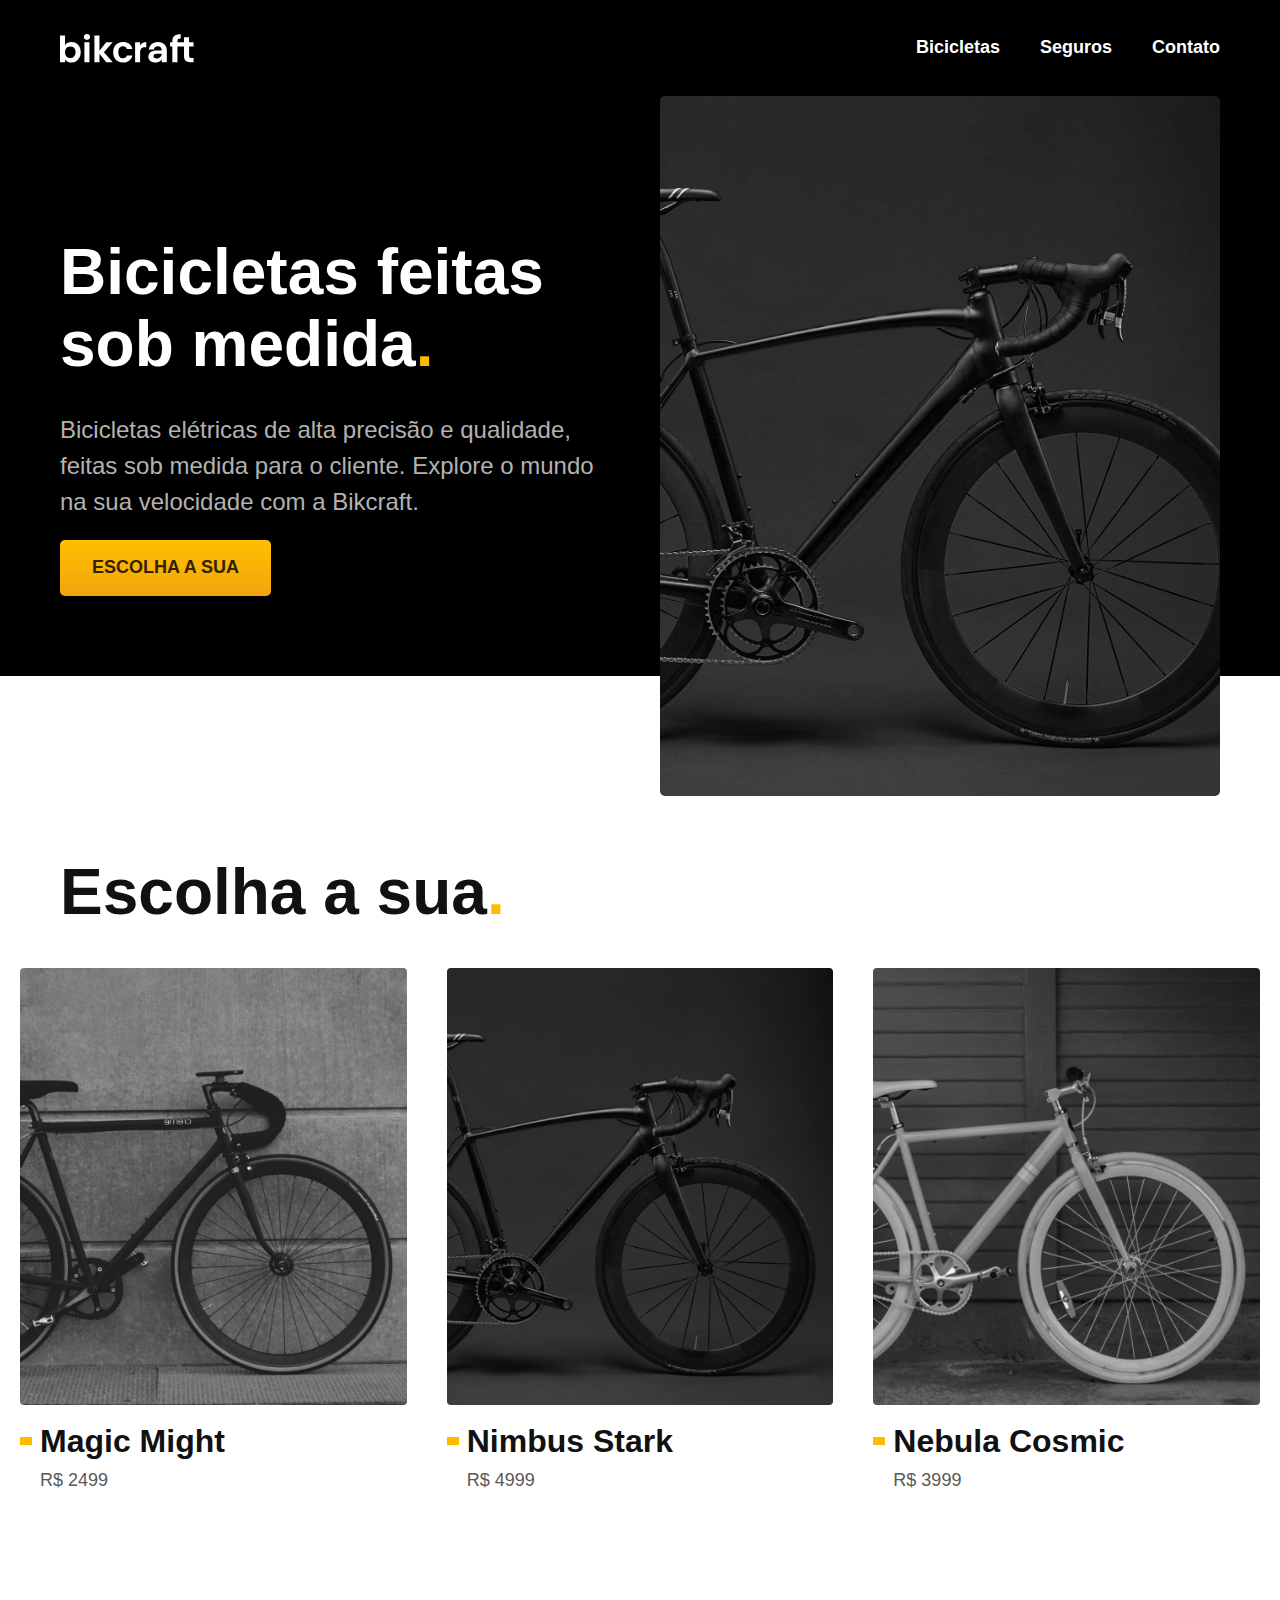
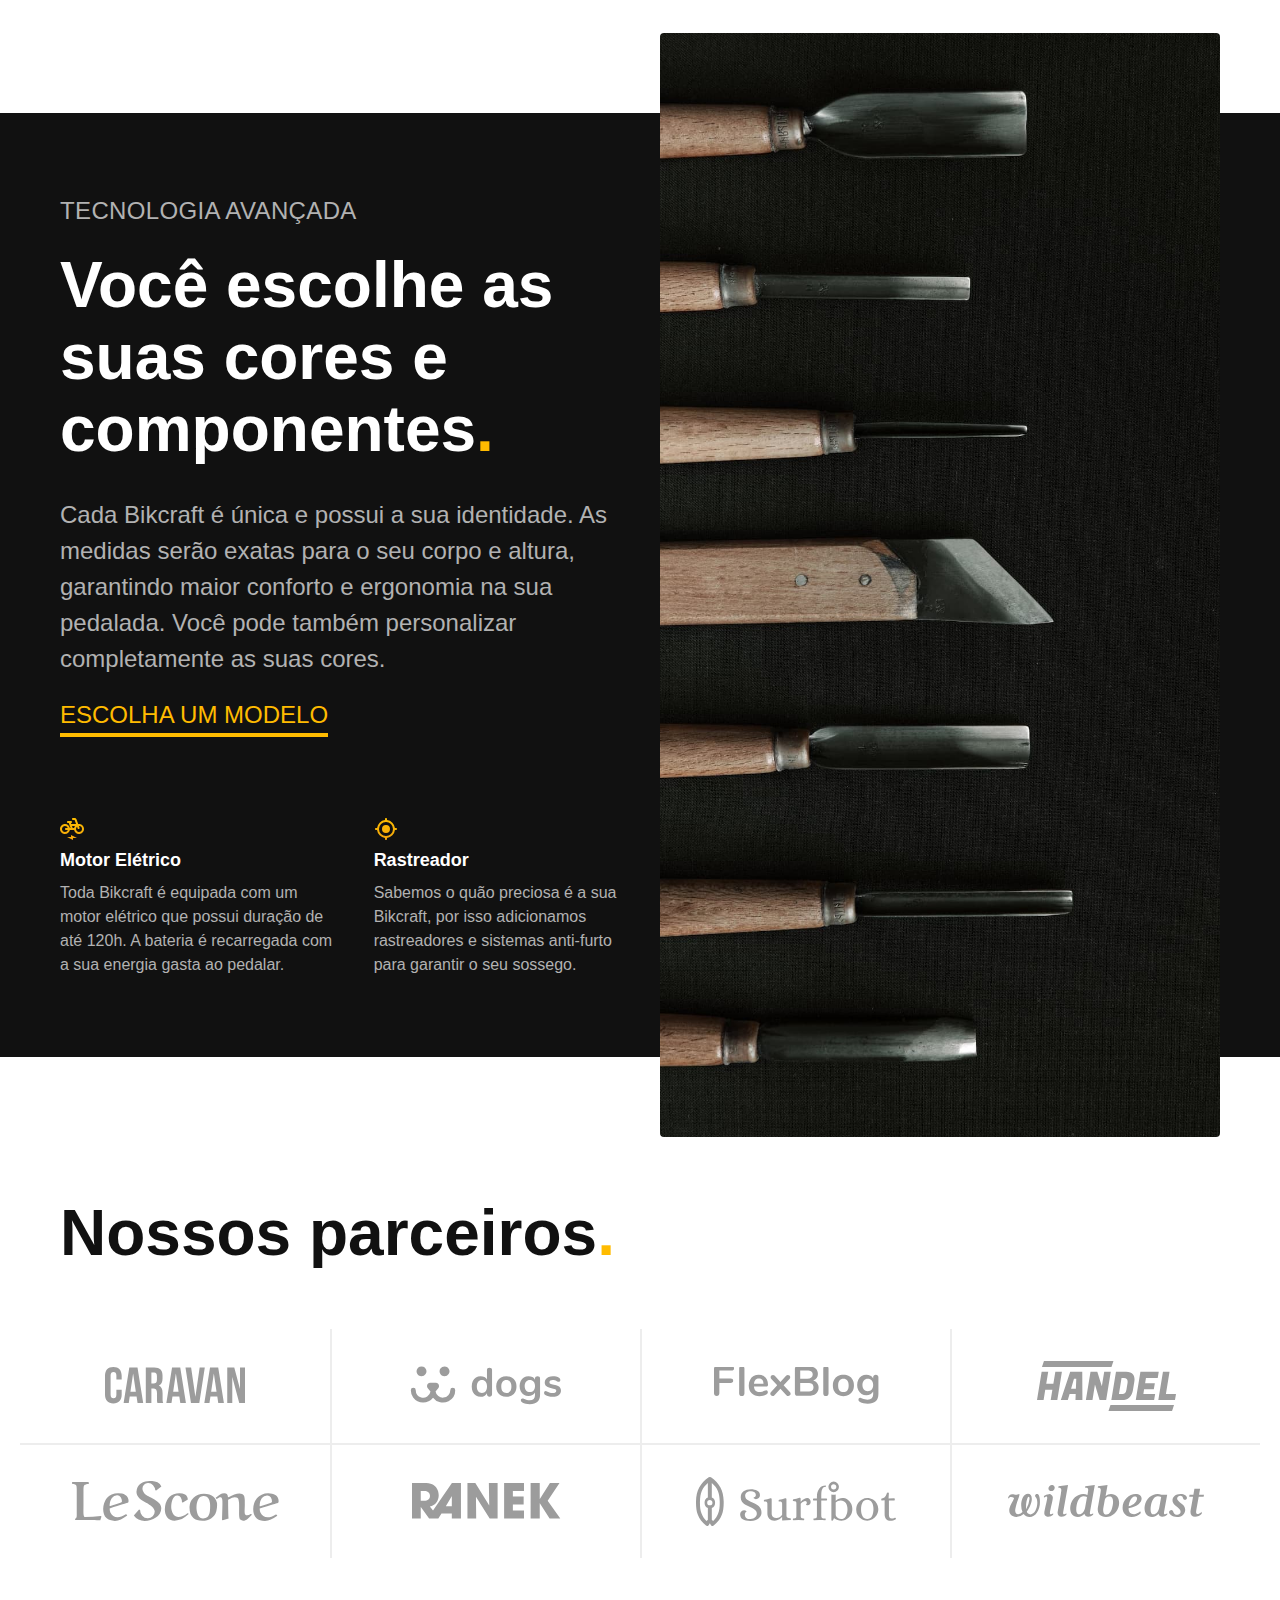
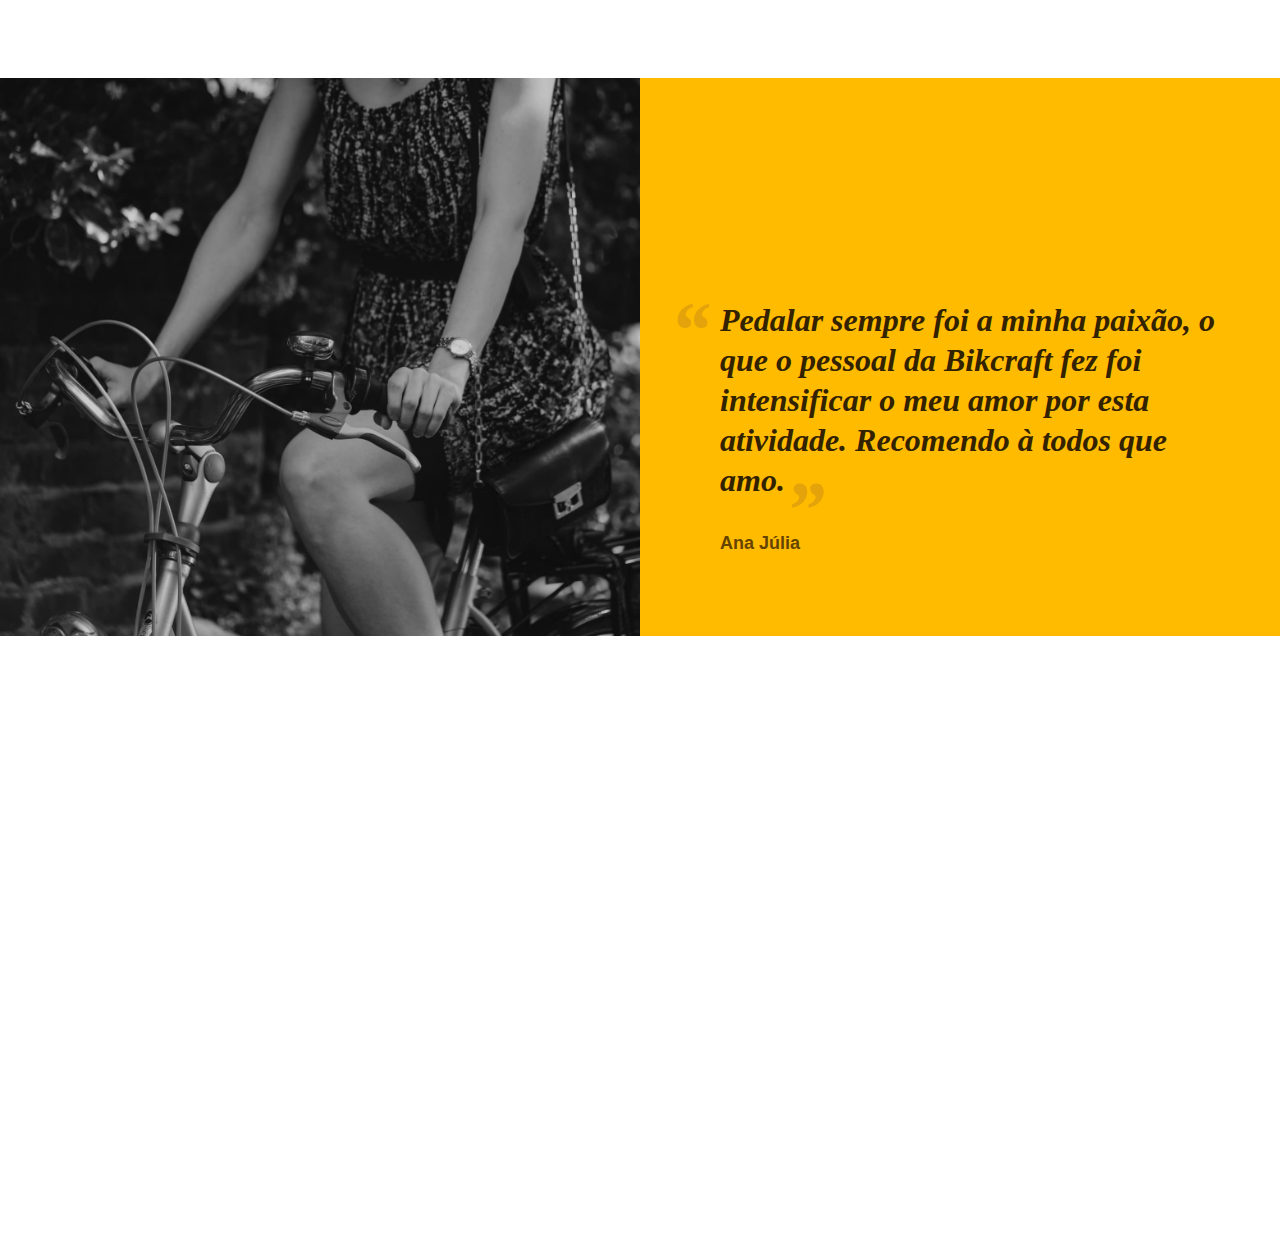
==== index.html @ 70f08ce5 "Finalizada a parte de depoimento" ====
<!DOCTYPE html>
<html lang="pt-BR">

<head>
    <meta charset="UTF-8">
    <meta http-equiv="X-UA-Compatible" content="IE=edge">
    <meta name="viewport" content="width=device-width, initial-scale=1.0">
    <title>Bikcraft - Bicicletas Elétricas</title>
    <meta name="'description" content="Bicicletas elétricas de alta precisão e qualidade,  feitas sob medida para o cliente. Explore o mundo na sua velocidade com a Bikcraft.">
    <link rel="stylesheet" href="./css/style.css">
    <link rel="preconnect" href="https://fonts.googleapis.com">
    <link rel="preconnect" href="https://fonts.gstatic.com" crossorigin>
    <link href="https: //fonts.googleapis.com/css2? family= Merriweather:ital,wght@1.900 &família= Poppins:wght@400;600 &family= Roboto:wght@400;500 & display=swap" rel="stylesheet">
</head>

<body>
    <header class="header-bg">
        <div class="header container">
            <a href="./"><img src="./img/bikcraft.svg" alt="Bikcraft"></a>
            <nav aria-label="primaria">
                <ul class="header-menu font-1-m cor-0">
                    <li><a href="./bicicletas.html">Bicicletas</a></li>
                    <li><a href="./seguros.html">Seguros</a></li>
                    <li><a href="./contatos.html">Contato</a></li>
                </ul>
            </nav>
        </div>
    </header>

    <main class="introducao-bg">
        <div class="introducao container">
            <div class="introducao-conteudo">
                <h1 class="font-1-xxl cor-0">Bicicletas feitas sob medida<span class="cor-p1">.</span></h1>
                <p class="font-2-l  cor-5">Bicicletas elétricas de alta precisão e qualidade, feitas sob medida para o cliente. Explore o mundo na sua velocidade com a Bikcraft.</p>
                <a class="botao" href="./bicicletas.html">Escolha a sua</a>
            </div>
            <div>
                <img src="./img/fotos/introducao.jpg" alt="Bicicleta elétrica preta.">
            </div>
        </div>
    </main>
    <article class="bicicletas-lista">
        <h2 class="container font-1-xxl">Escolha a sua<span class="cor-p1">.</span></h2>

        <ul>
            <li>
                <a href="./bicicletas/magic.html">
                    <img src="./img/bicicletas/magic-home.jpg" alt="Bicicleta preta">
                    <h3 class="font-1-xl">Magic Might</h3>
                    <span class="font-2-m cor-8">R$ 2499</span>
                </a>
            </li>
            <li>
                <a href="./bicicletas/nimbus.html">
                    <img src="./img/bicicletas/nimbus-home.jpg" alt="Bicicleta preta">
                    <h3 class="font-1-xl">Nimbus Stark</h3>
                    <span class="font-2-m cor-8">R$ 4999</span>
                </a>
            </li>
            <li>
                <a href="./bicicletas/nebula.html">
                    <img src="./img/bicicletas/nebula-home.jpg" alt="Bicicleta preta">
                    <h3 class="font-1-xl">Nebula Cosmic</h3>
                    <span class="font-2-m cor-8">R$ 3999</span>
                </a>
            </li>
        </ul>
    </article>

    <article class="tecnologia-bg">
        <div class="tecnologia container">
            <div class="tecnologia-conteudo">
                <span class="font-2-l-b cor-5">Tecnologia Avançada</span>
                <h2 class="font-1-xxl cor-0">Você escolhe as suas cores e componentes<span class="cor-p1">.</span></h2>
                <p class="font-2-l  cor-5">Cada Bikcraft é única e possui a sua identidade. As medidas serão exatas para o seu corpo e altura, garantindo maior conforto e ergonomia na sua pedalada. Você pode também personalizar completamente as suas cores.</p>
                <a class="link" href="./bicicletas.html">ESCOLHA UM MODELO</a>
                <div class="tecnologia-vantagens">
                    <div>
                        <img src="./img/icones/eletrica.svg" alt="">
                        <h3 class="font-1-m cor-0">Motor Elétrico</h3>
                        <p class="font-2-s cor-5">Toda Bikcraft é equipada com um motor elétrico que possui duração de até 120h. A bateria é recarregada com a sua energia gasta ao pedalar.</p>
                    </div>

                    <div>
                        <img src="./img/icones/rastreador.svg" alt="">
                        <h3 class="font-1-m cor-0">Rastreador</h3>
                        <p class="font-2-s cor-5">Sabemos o quão preciosa é a sua Bikcraft, por isso adicionamos rastreadores e sistemas anti-furto para garantir o seu sossego.</p>
                    </div>
                </div>

            </div>
            <div class="tecnologia-imagem">
                <img src="./img/fotos/tecnologia.jpg" alt="tecnologias">
            </div>
        </div>
    </article>

    <section class="parceiros" aria-label="Nossos Parceiros">
        <h2 class=" container font-1-xxl">Nossos parceiros<span class="cor-p1">.</span></h2>
        <ul>
            <li><img src="./img/parceiros/caravan.svg" alt="Caravan"></li>
            <li><img src="./img/parceiros/dogs.svg" alt="Dogs"></li>
            <li><img src="./img/parceiros/flexblog.svg" alt="FlexBlog"></li>
            <li><img src="./img/parceiros/handel.svg" alt="Handel"></li>
            <li><img src="./img/parceiros/lescone.svg" alt="Lescone"></li>
            <li><img src="./img/parceiros/ranek.svg" alt="Ranek"></li>
            <li><img src="./img/parceiros/surfbot.svg" alt="Surfbot"></li>
            <li><img src="./img/parceiros/wildbeast.svg" alt="wildbeast"></li>
        </ul>
    </section>

    <section class="depoimento" aria-label="Depoimento">
        <div>
            <img src="./img/fotos/depoimento.jpg" alt="Pessoa pedalando uma bicicleta Bikcraft">
        </div>
        <div class="depoimento-conteudo">
            <blockquote class="font-1-xl cor-p5">
                <p>Pedalar sempre foi a minha paixão, o que o pessoal da Bikcraft fez foi intensificar o meu amor por esta atividade. Recomendo à todos que amo.</p>
            </blockquote>
            <span class="font-1-m-b cor-p4">Ana Júlia</span>
        </div>
    </section>
</body>

</html>
---- css/style.css ----
@import "./global/global.css";
@import "./utilidades/tipografia.css";
@import "./utilidades/cores.css";

@import "./global/header.css";

/* Utilidades */
@import "./utilidades/componentes.css";

/* HOME */
@import "./home/introducao.css";
@import "./home/tecnologia.css";
@import "./home/parceiros.css";
@import "./home/depoimento.css";

/* BICICLETAS */
@import "./bicicletas/bicicletas-lista.css";
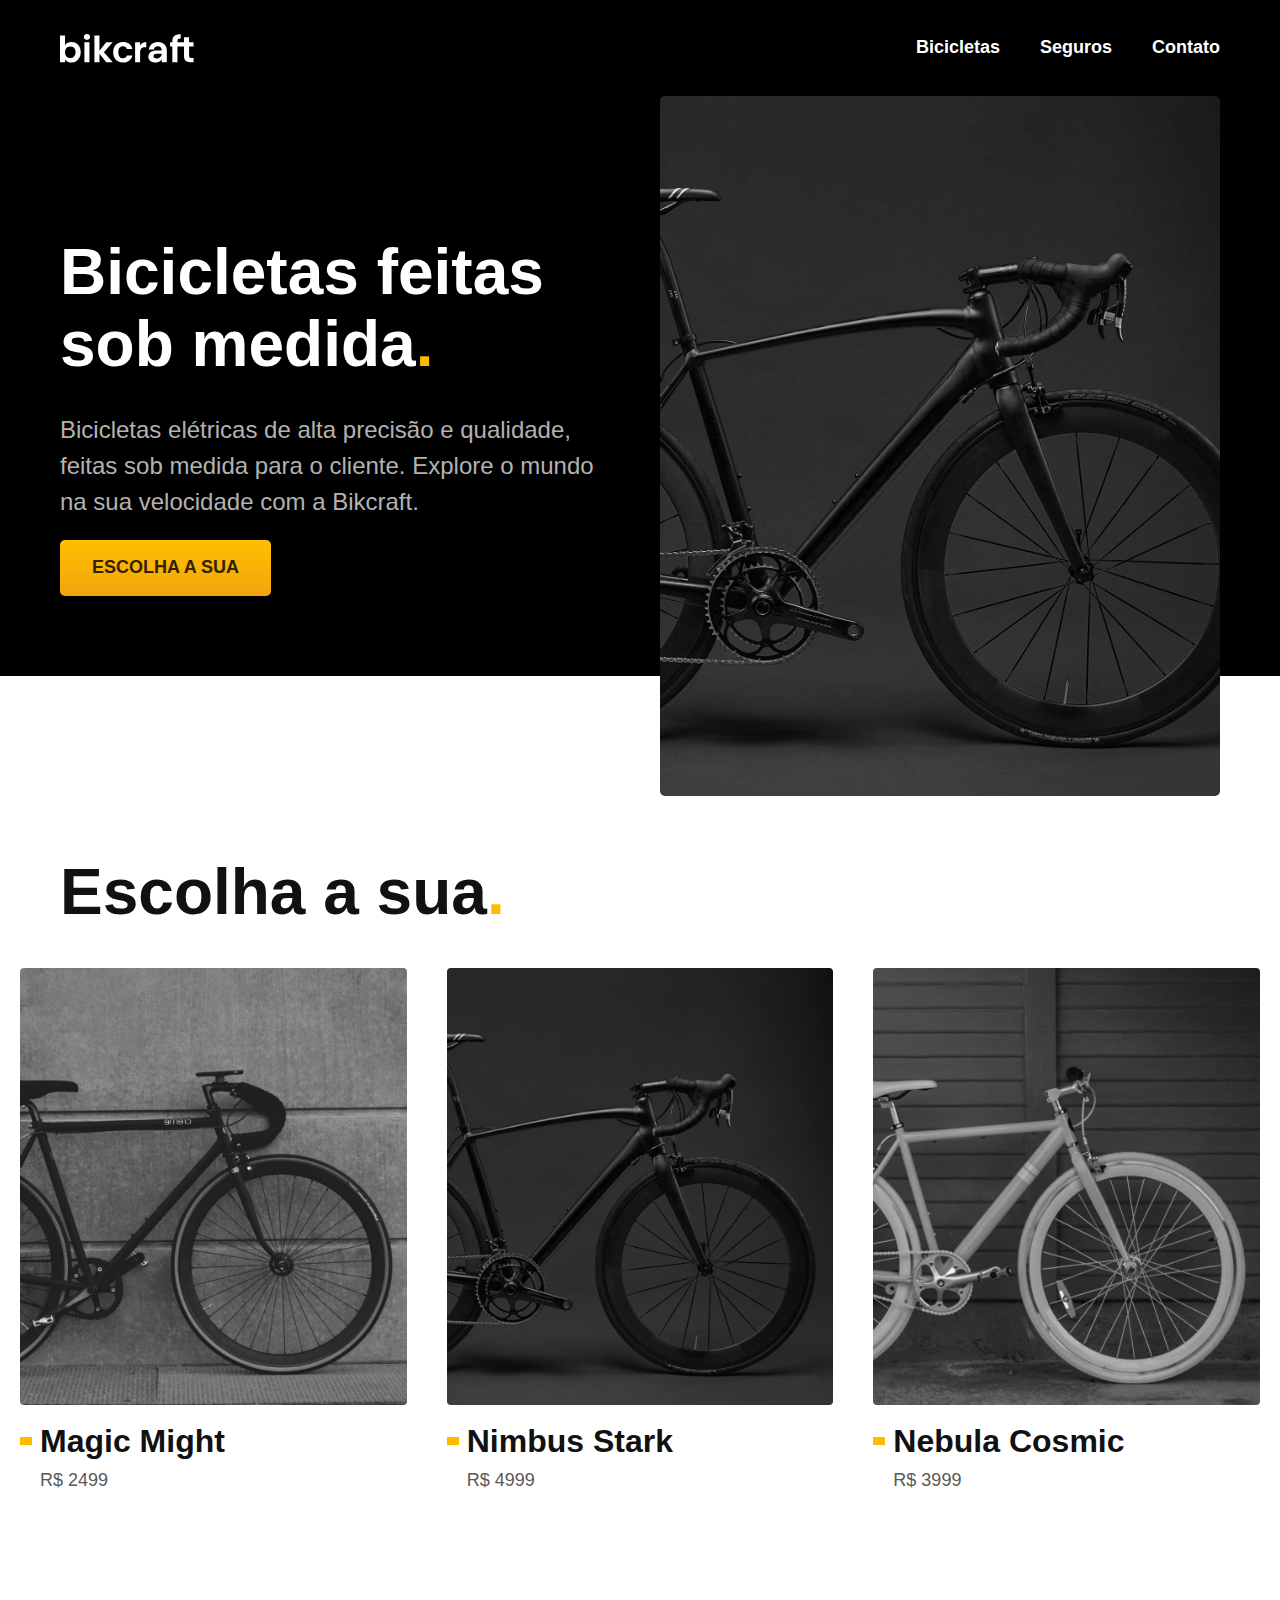
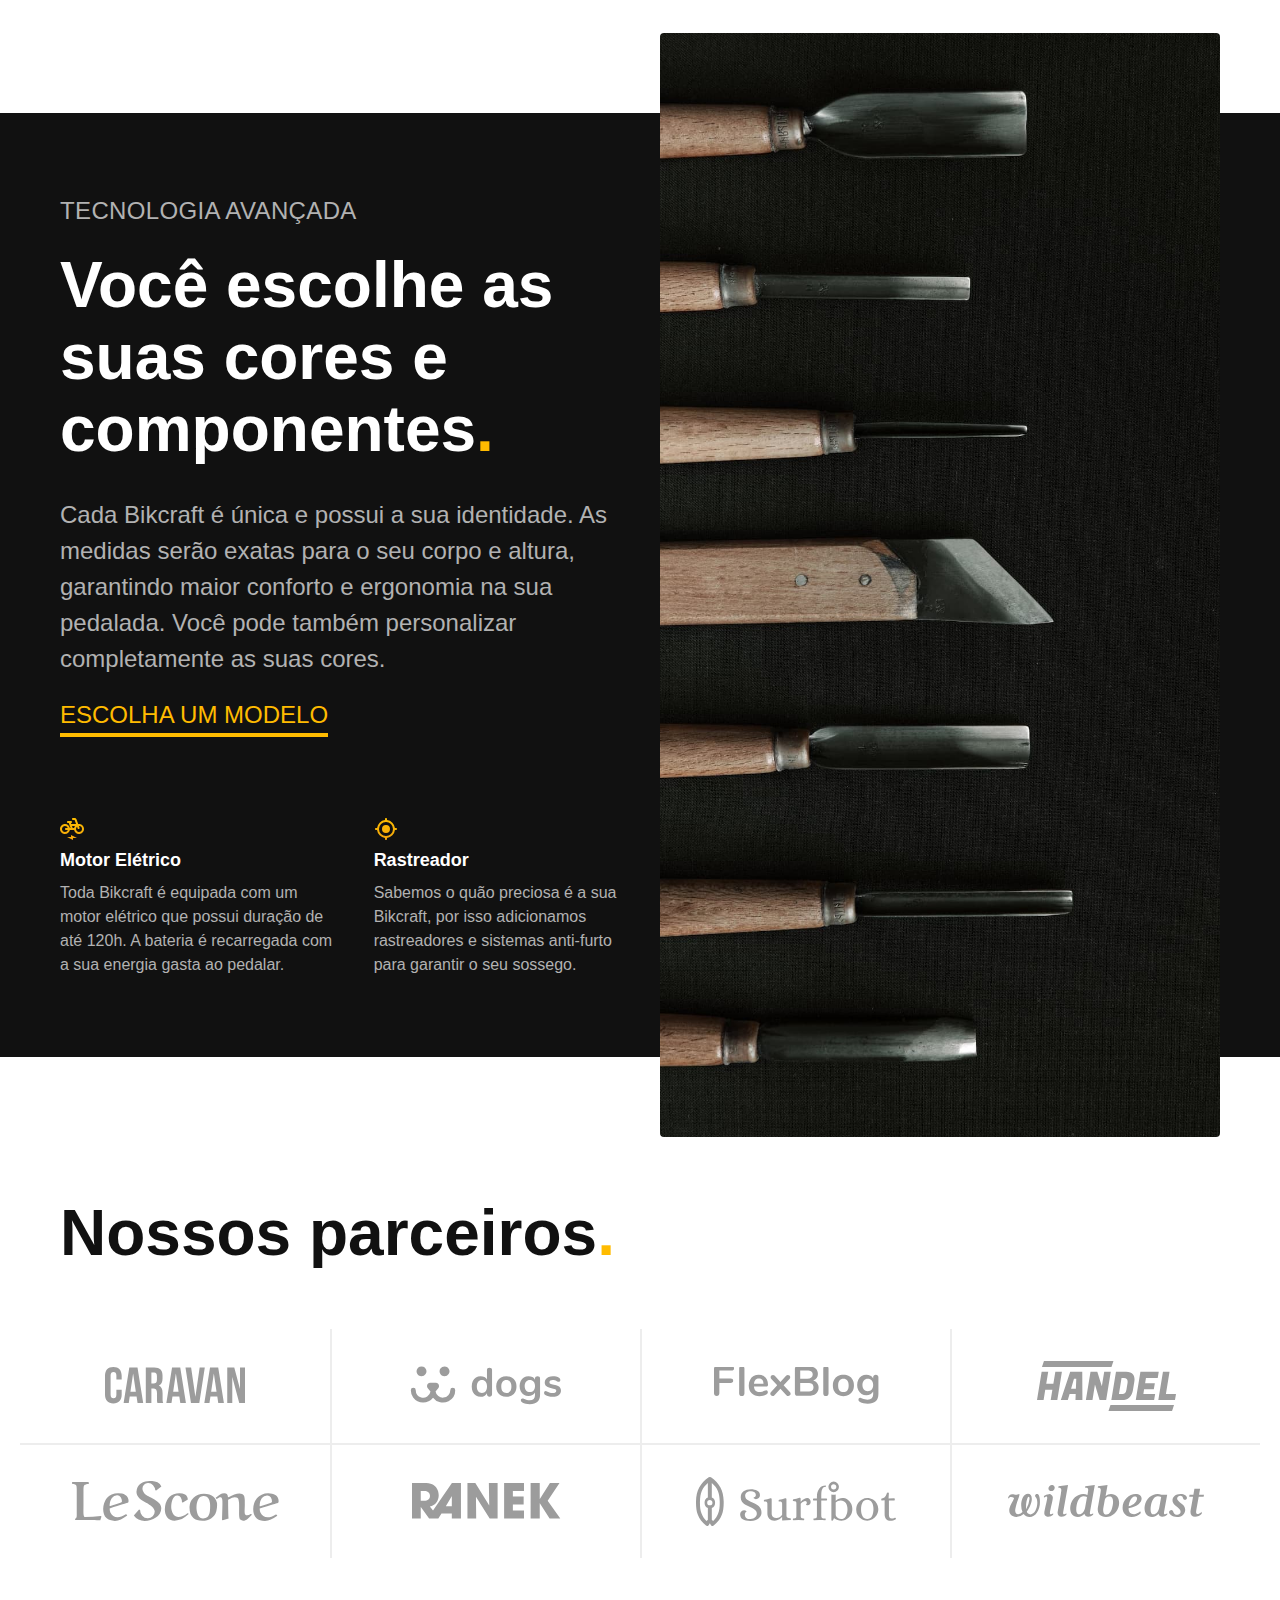
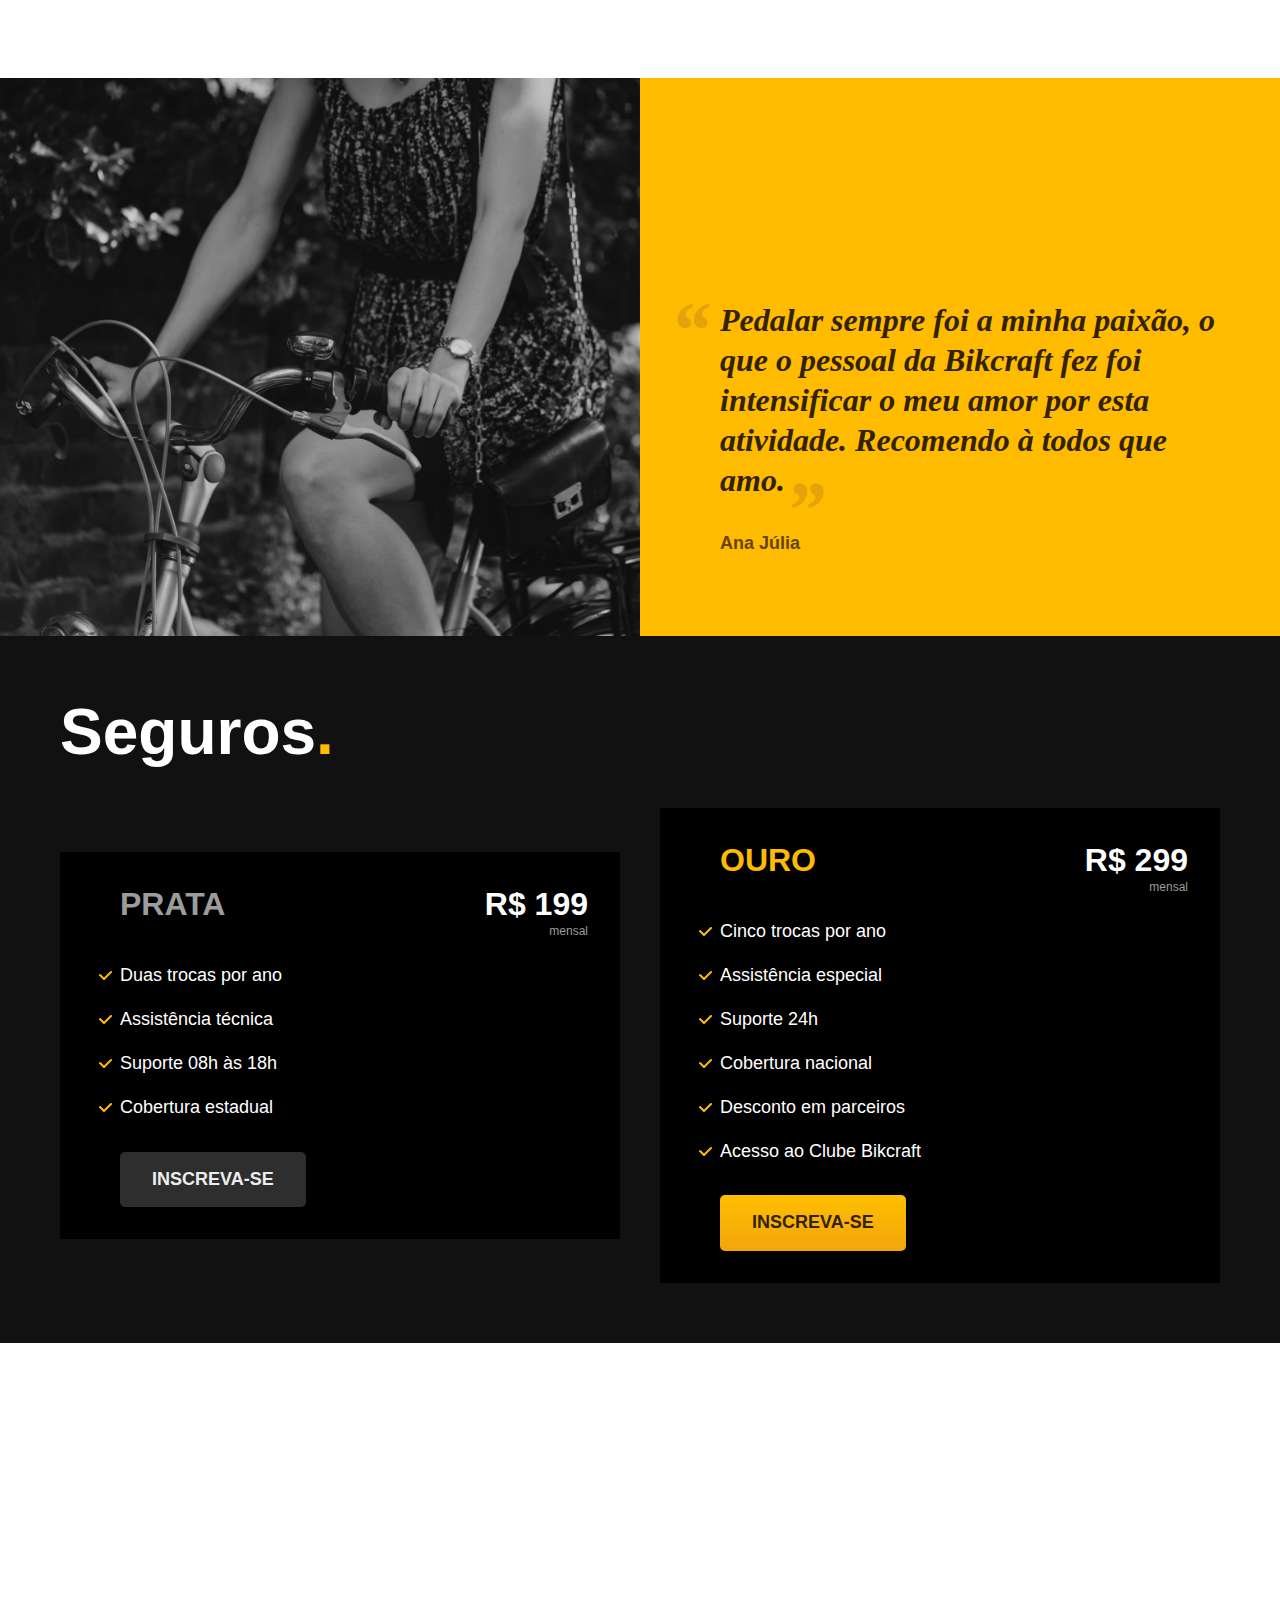
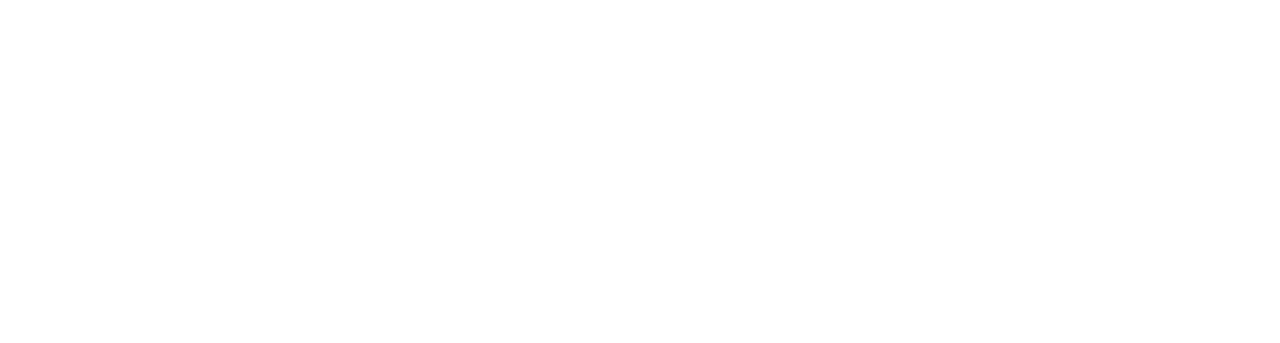
==== commit a03c1af6: "Commit da parte de seguros" ====
--- a/index.html
+++ b/index.html
@@ -120,6 +120,38 @@
             <span class="font-1-m-b cor-p4">Ana Júlia</span>
         </div>
     </section>
+
+    <article class="seguros-bg">
+        <div class="seguros container">
+            <h2 class="font-1-xxl cor-0">Seguros<span class="cor-p1">.</span></h2>
+            <div class="seguros-item">
+                <h3 class="font-1-xl cor-6">PRATA</h3>
+                <span class="font-1-xl cor-0">R$ 199 <span class="font-1-xs cor-6">mensal</span></span>
+                <ul class="font-2-m cor-0">
+                    <li>Duas trocas por ano</li>
+                    <li>Assistência técnica</li>
+                    <li>Suporte 08h às 18h</li>
+                    <li>Cobertura estadual</li>
+                </ul>
+                <a class="botao secundario" href="./orcamento.html">INSCREVA-SE</a>
+            </div>
+
+            <div class="seguros-item">
+                <h3 class="font-1-xl cor-p1">OURO</h3>
+                <span class="font-1-xl cor-0">R$ 299 <span class="font-1-xs cor-6">mensal</span></span>
+                <ul class="font-2-m cor-0">
+                    <li>Cinco trocas por ano</li>
+                    <li>Assistência especial</li>
+                    <li>Suporte 24h</li>
+                    <li>Cobertura nacional</li>
+                    <li>Desconto em parceiros</li>
+                    <li>Acesso ao Clube Bikcraft</li>
+                </ul>
+                <a class="botao" href="./orcamento.html">INSCREVA-SE</a>
+            </div>
+        </div>
+
+    </article>
 </body>
 
 </html>--- a/css/style.css
+++ b/css/style.css
@@ -15,3 +15,6 @@
 
 /* BICICLETAS */
 @import "./bicicletas/bicicletas-lista.css";
+
+/* SEGUROS */
+@import "./seguros/seguros.css";
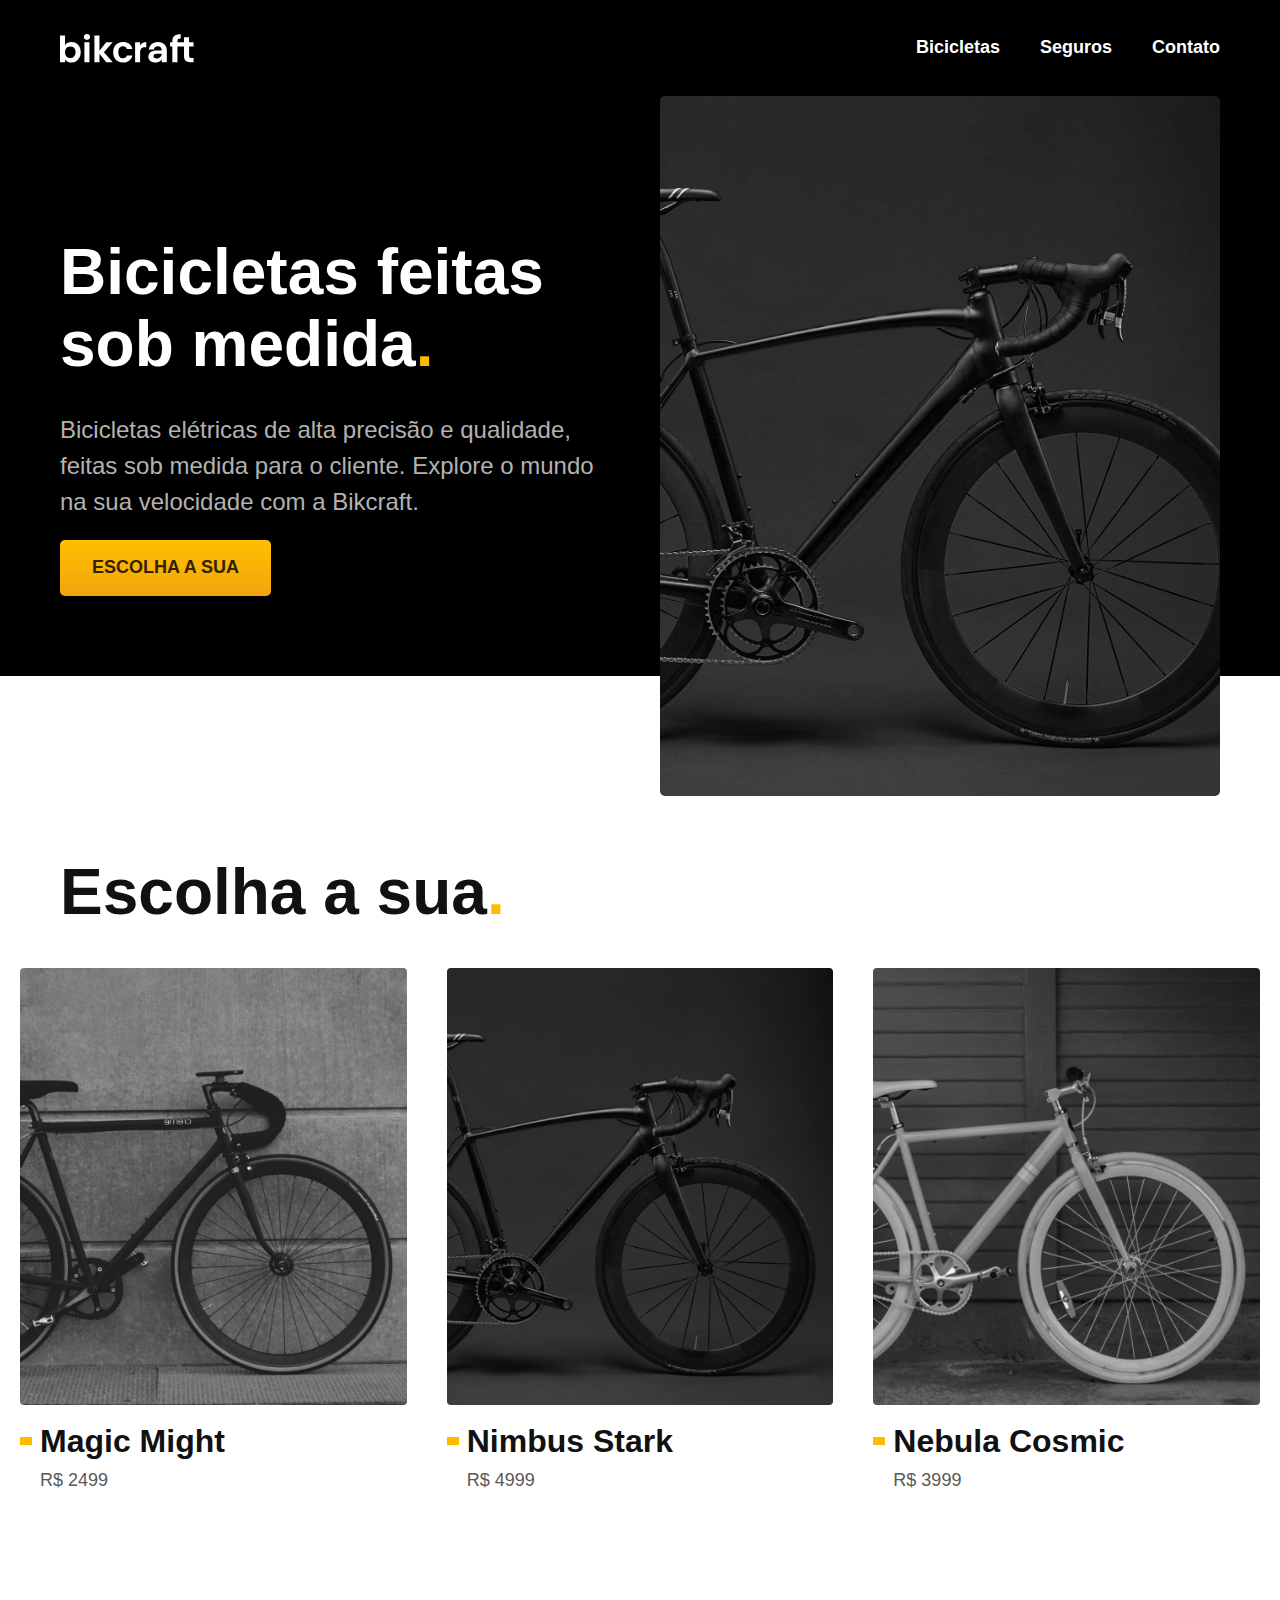
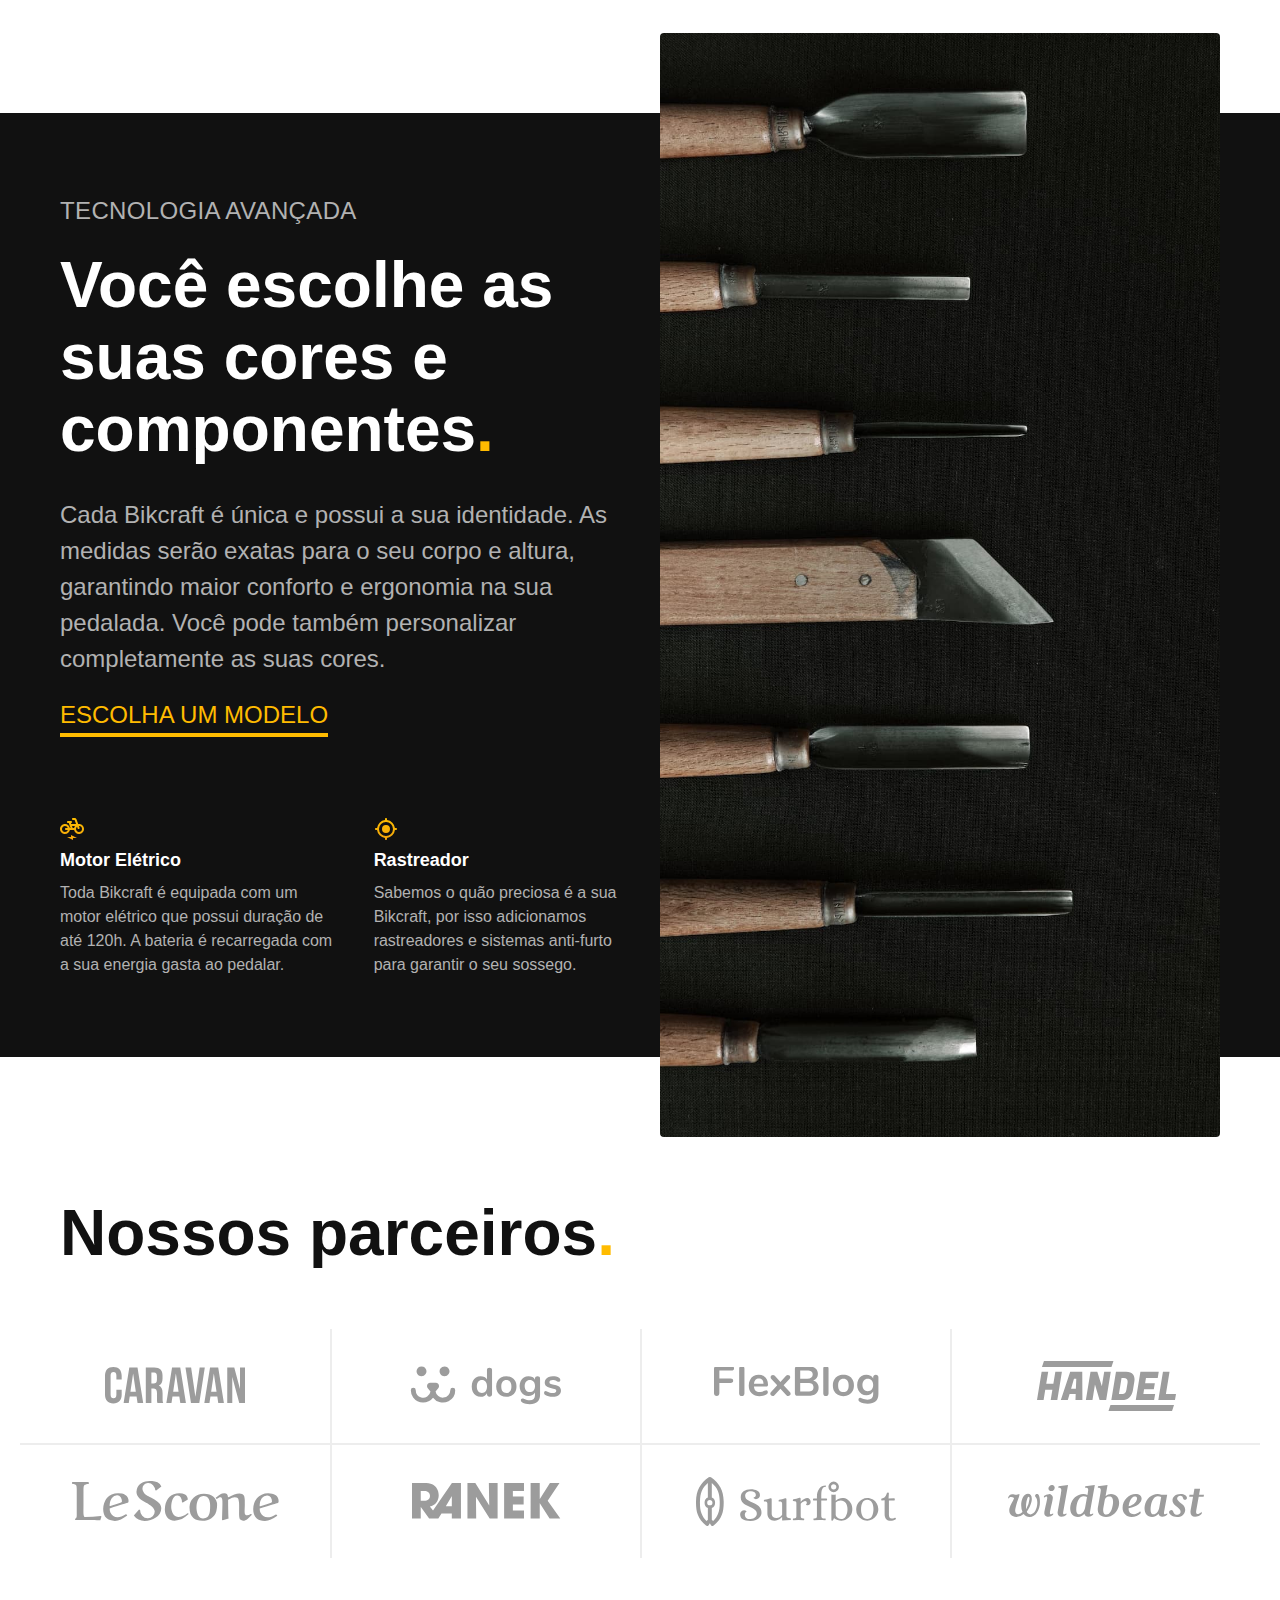
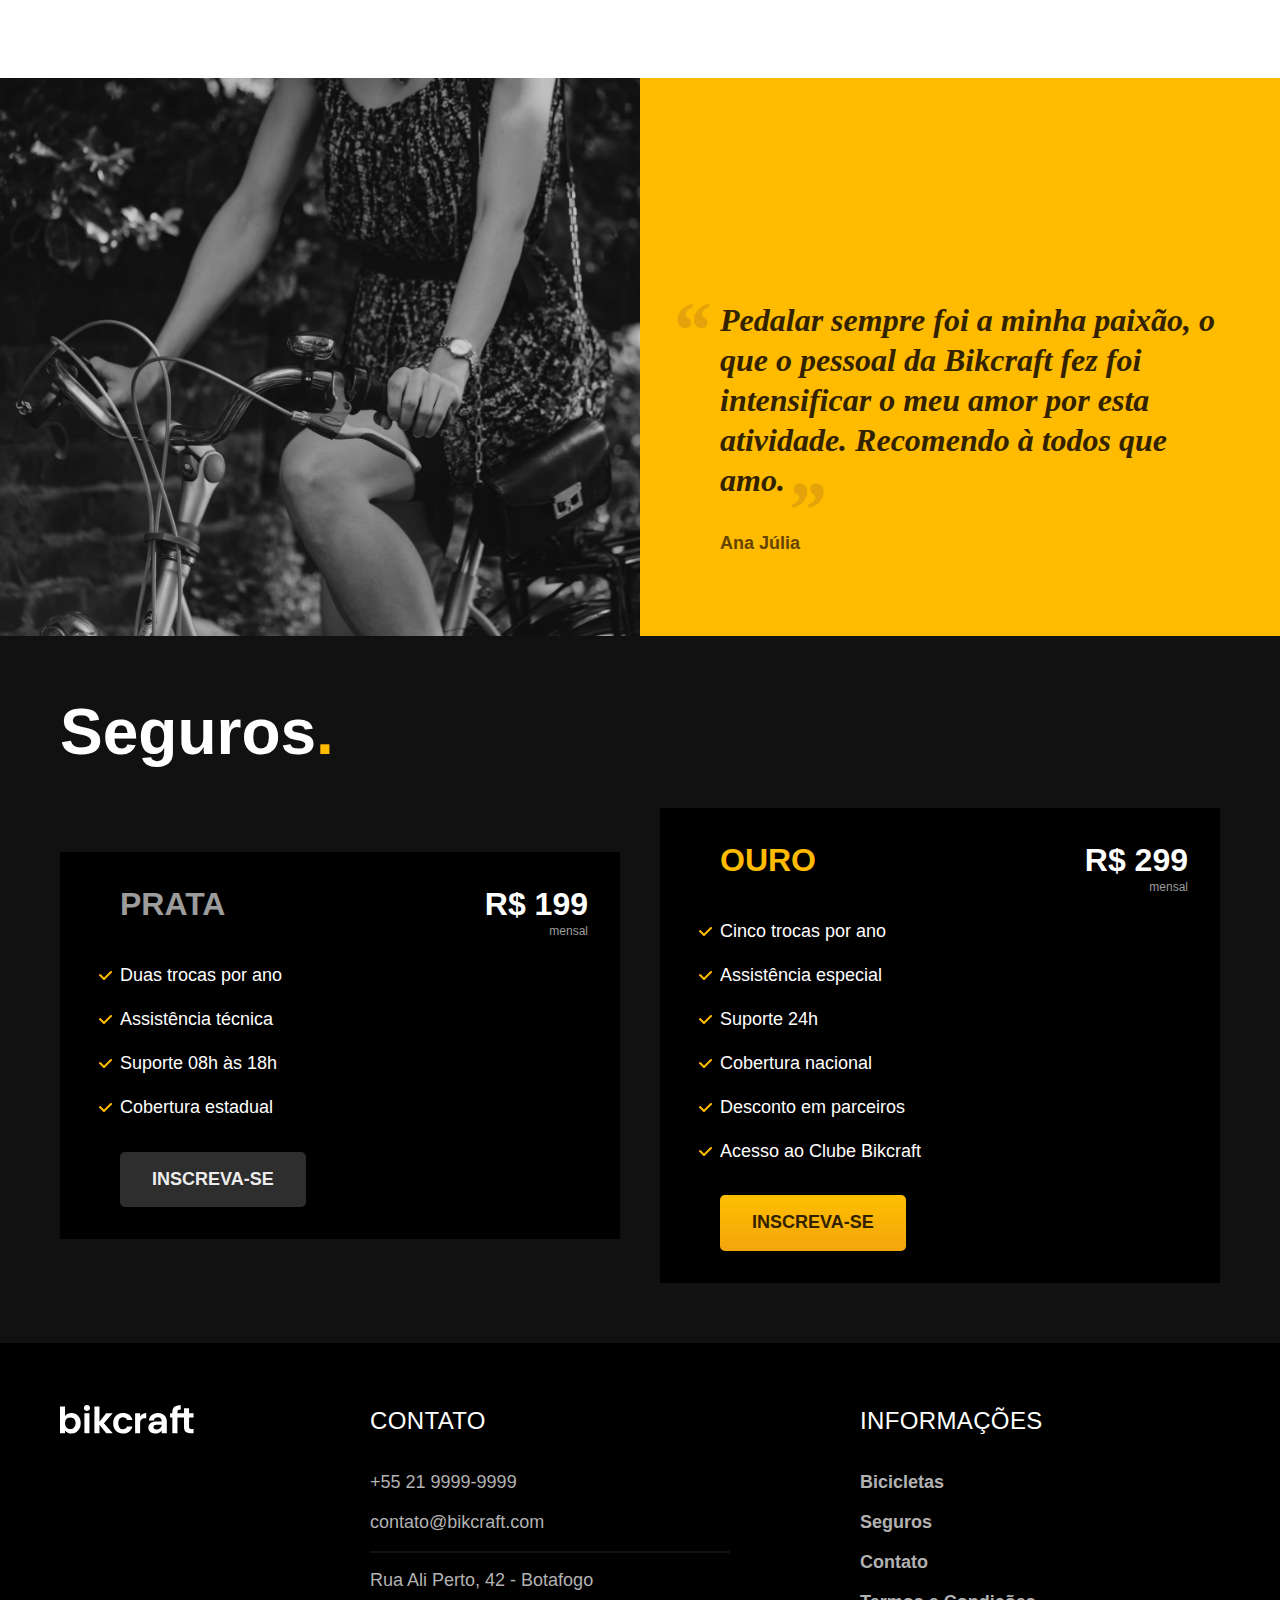
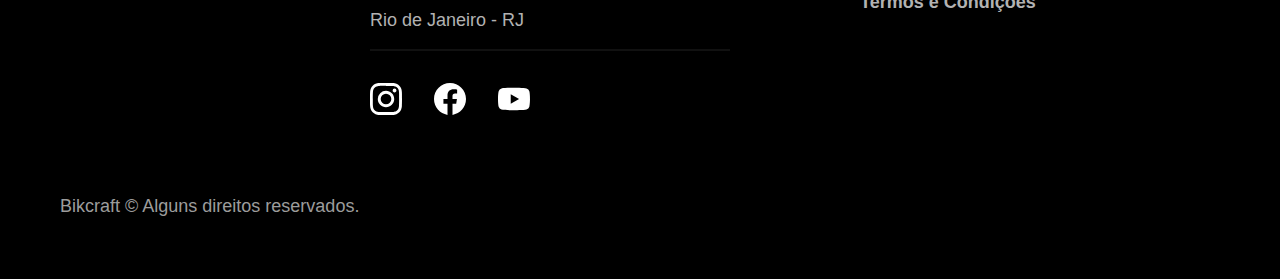
==== commit c0a26d72: "Commit da finalização da pagina home" ====
--- a/index.html
+++ b/index.html
@@ -150,8 +150,41 @@
                 <a class="botao" href="./orcamento.html">INSCREVA-SE</a>
             </div>
         </div>
+    </article>
 
-    </article>
+    <footer class="footer-bg">
+        <div class="footer container">
+            <img src="./img/bikcraft.svg" alt="bikcraft">
+            <div class="footer-contato">
+                <h2 class="font-2-l-b cor-0">Contato</h2>
+                <ul class="font-2-m cor-5">
+                    <li><a href="tel:+552199999999">+55 21 9999-9999</a></li>
+                    <li><a href="mailto:contato@bikcraft.com">contato@bikcraft.com</a></li>
+                    <li>Rua Ali Perto, 42 - Botafogo</li>
+                    <li>Rio de Janeiro - RJ</li>
+                </ul>
+                <div class="footer-redes">
+                    <a href="./"><img src="./img/redes/instagram.svg" alt="instagram"></a>
+                    <a href="./"><img src="./img/redes/facebook.svg" alt="facebook"></a>
+                    <a href="./"><img src="./img/redes/youtube.svg" alt="youtube"></a>
+                </div>
+            </div>
+            <div class="footer-informacoes">
+                <h2 class="font-2-l-b cor-0">Informações</h2>
+                <nav>
+                    <ul class="font-1-m cor-5">
+                        <li><a href="./bicicletas.html">Bicicletas</a></li>
+                        <li><a href="./seguros.html">Seguros</a></li>
+                        <li><a href="./contatos.html">Contato</a></li>
+                        <li><a href="./termos.html">Termos e Condições</a></li>
+                    </ul>
+                </nav>
+            </div>
+            <p class="footer-copy font-2-m cor-6">Bikcraft © Alguns direitos reservados.</p>
+        </div>
+
+    </footer>
+
 </body>
 
 </html>--- a/css/style.css
+++ b/css/style.css
@@ -3,6 +3,7 @@
 @import "./utilidades/cores.css";
 
 @import "./global/header.css";
+@import "./global/footer.css";
 
 /* Utilidades */
 @import "./utilidades/componentes.css";
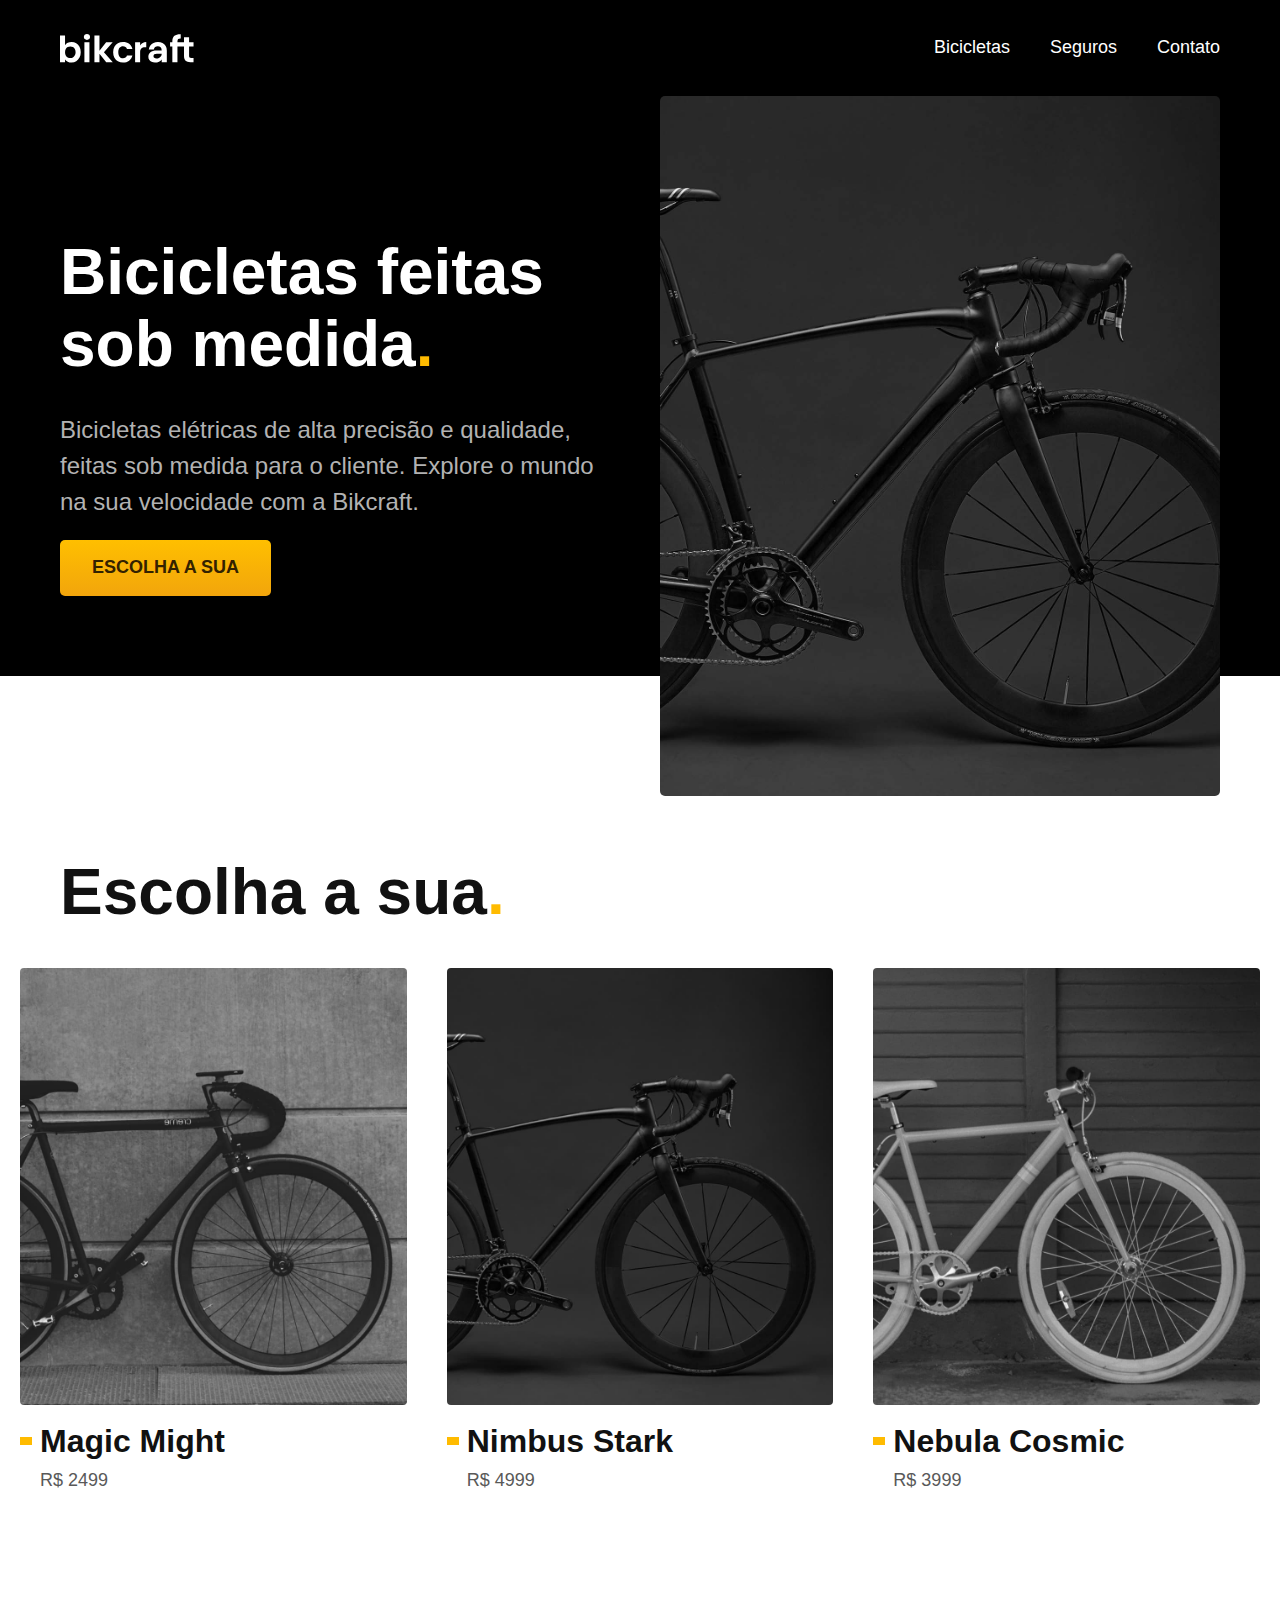
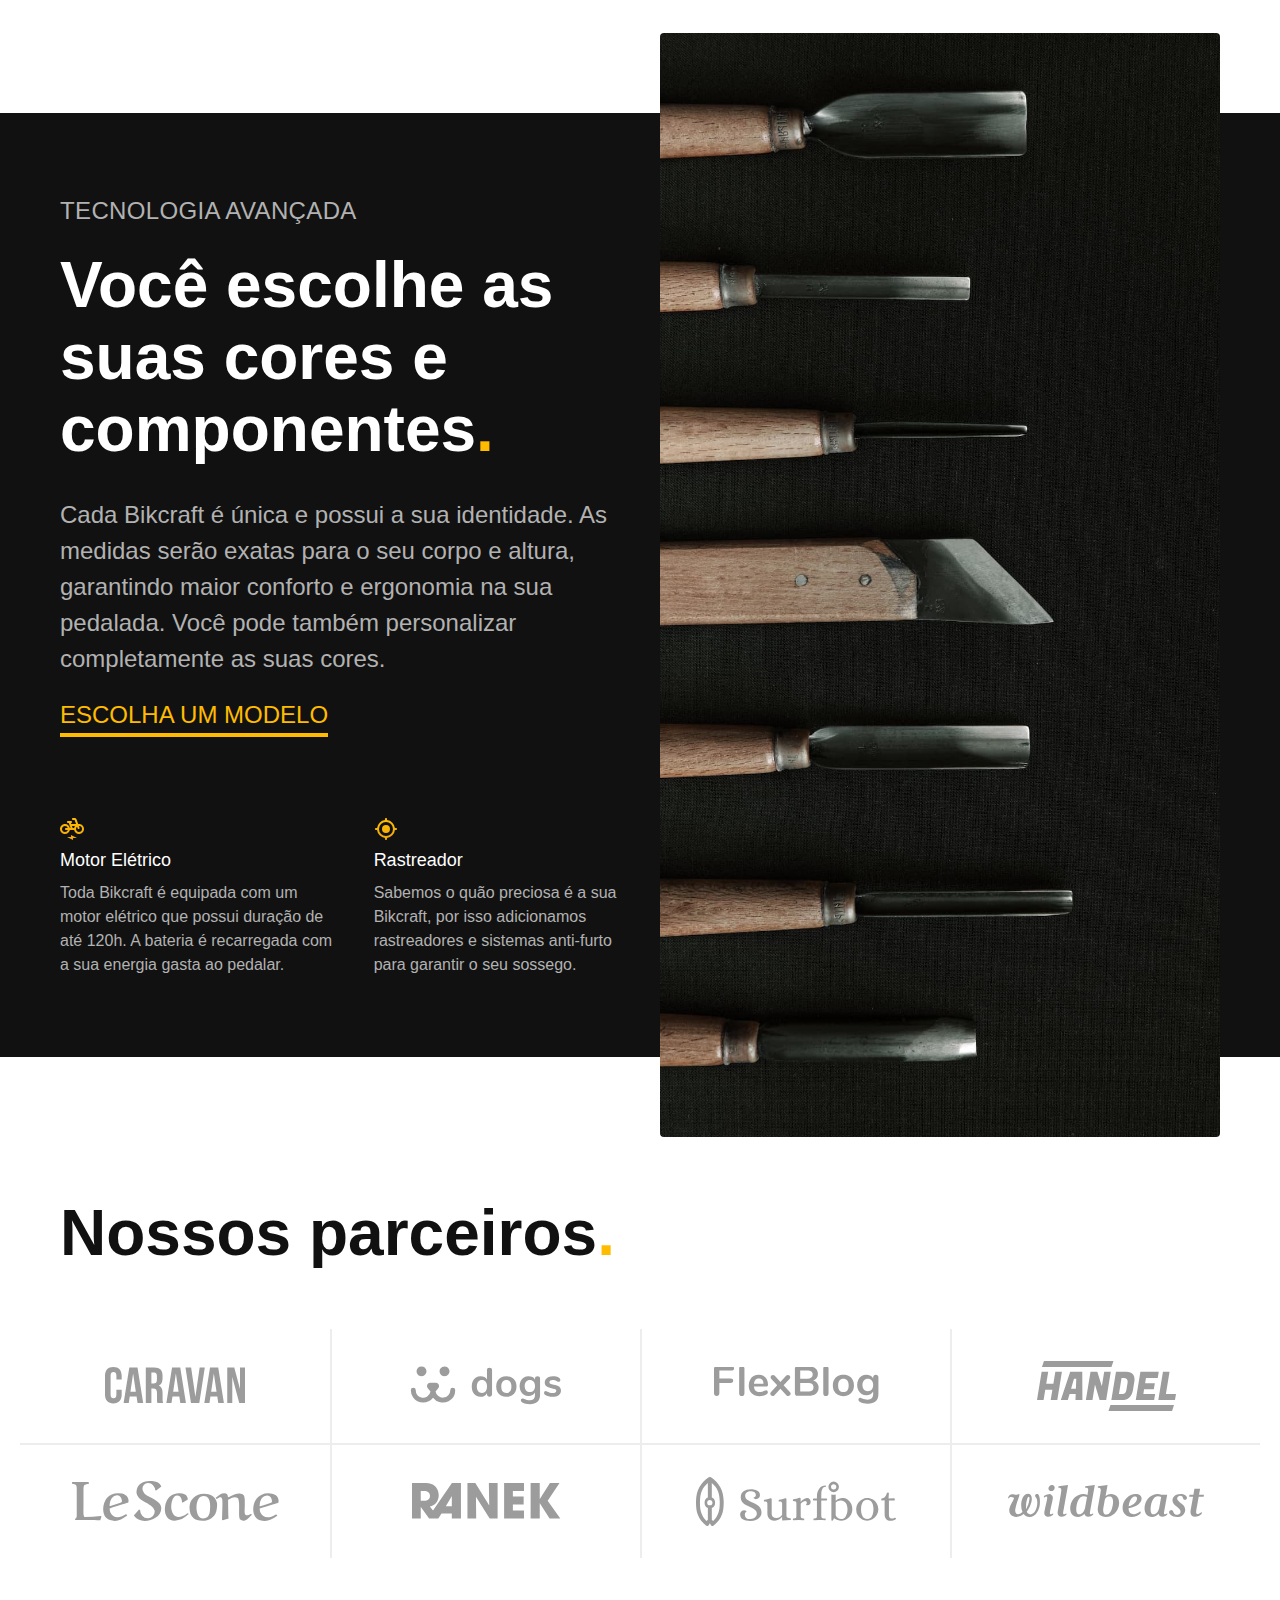
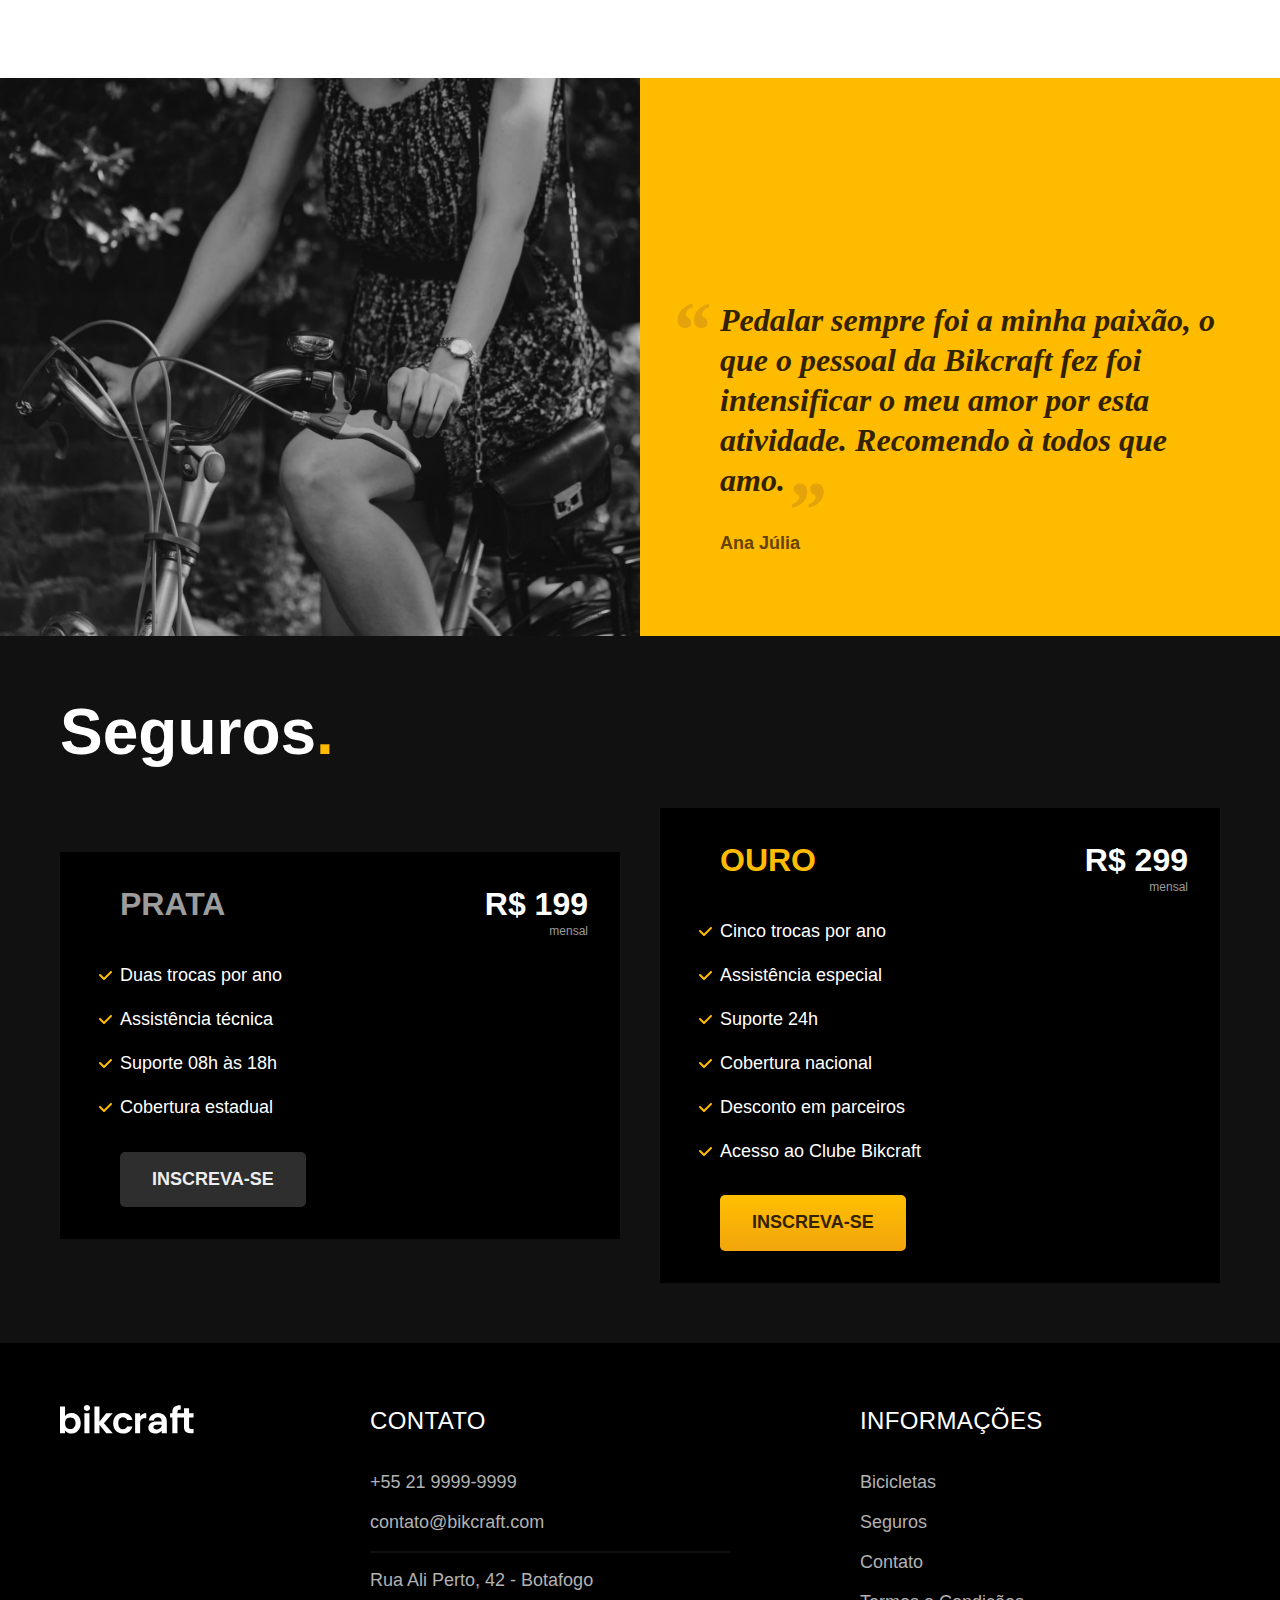
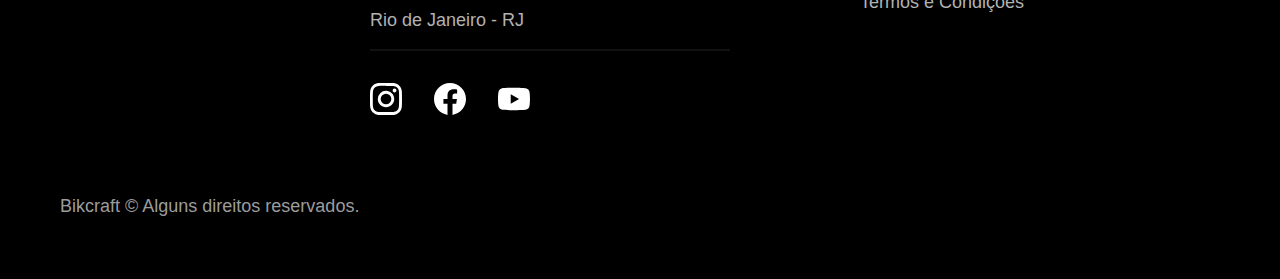
==== commit 9b7248e0: "Commit página bicicletas e css criados" ====
--- a/index.html
+++ b/index.html
@@ -10,7 +10,7 @@
     <link rel="stylesheet" href="./css/style.css">
     <link rel="preconnect" href="https://fonts.googleapis.com">
     <link rel="preconnect" href="https://fonts.gstatic.com" crossorigin>
-    <link href="https: //fonts.googleapis.com/css2? family= Merriweather:ital,wght@1.900 &família= Poppins:wght@400;600 &family= Roboto:wght@400;500 & display=swap" rel="stylesheet">
+    <link href="https: //fonts.googleapis.com/css2? family= Merriweather:ital,wght@1,900 & família= Poppins:wght@400;500;600 &family= Roboto:wght@400;500 & display=swap" rel="stylesheet">
 </head>
 
 <body>
--- a/css/style.css
+++ b/css/style.css
@@ -16,6 +16,10 @@
 
 /* BICICLETAS */
 @import "./bicicletas/bicicletas-lista.css";
+@import "./bicicletas/bicicletas.css";
 
 /* SEGUROS */
 @import "./seguros/seguros.css";
+
+/* TERMOS */
+@import "./termos/termos.css";
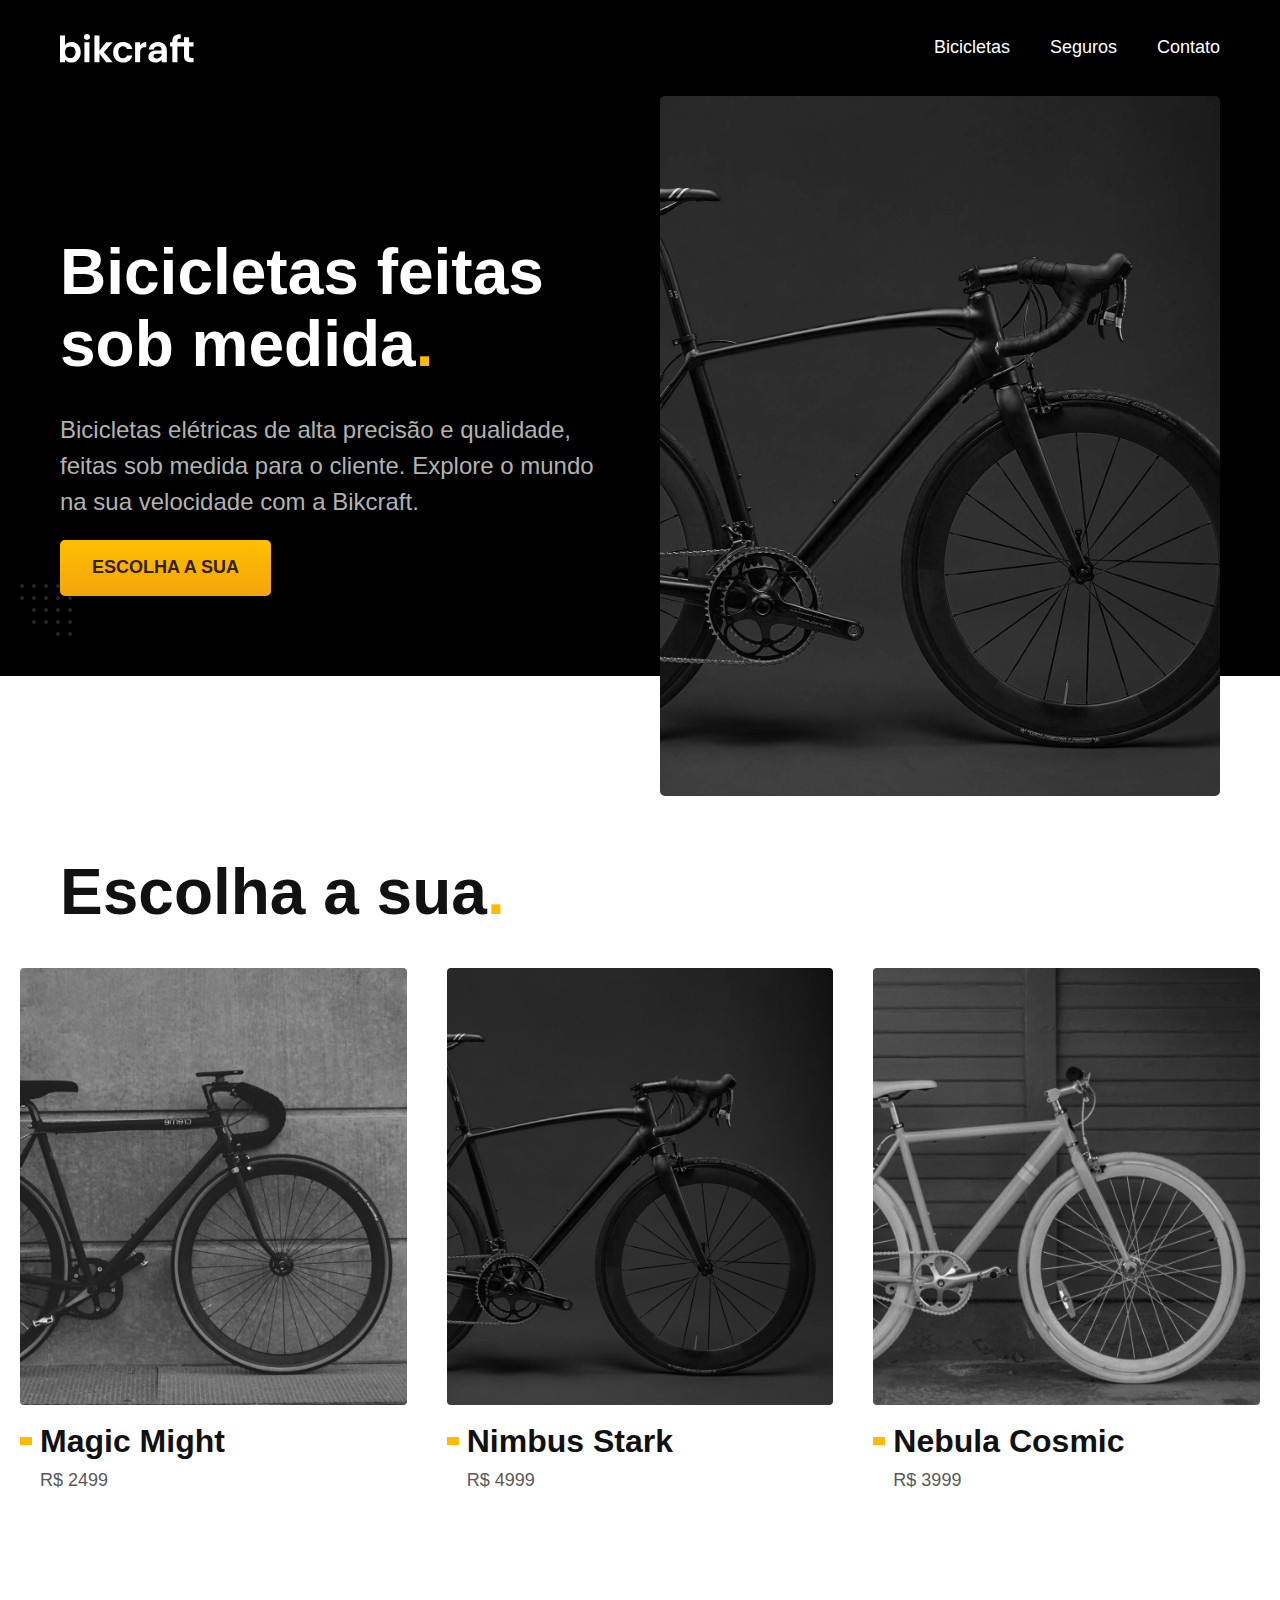
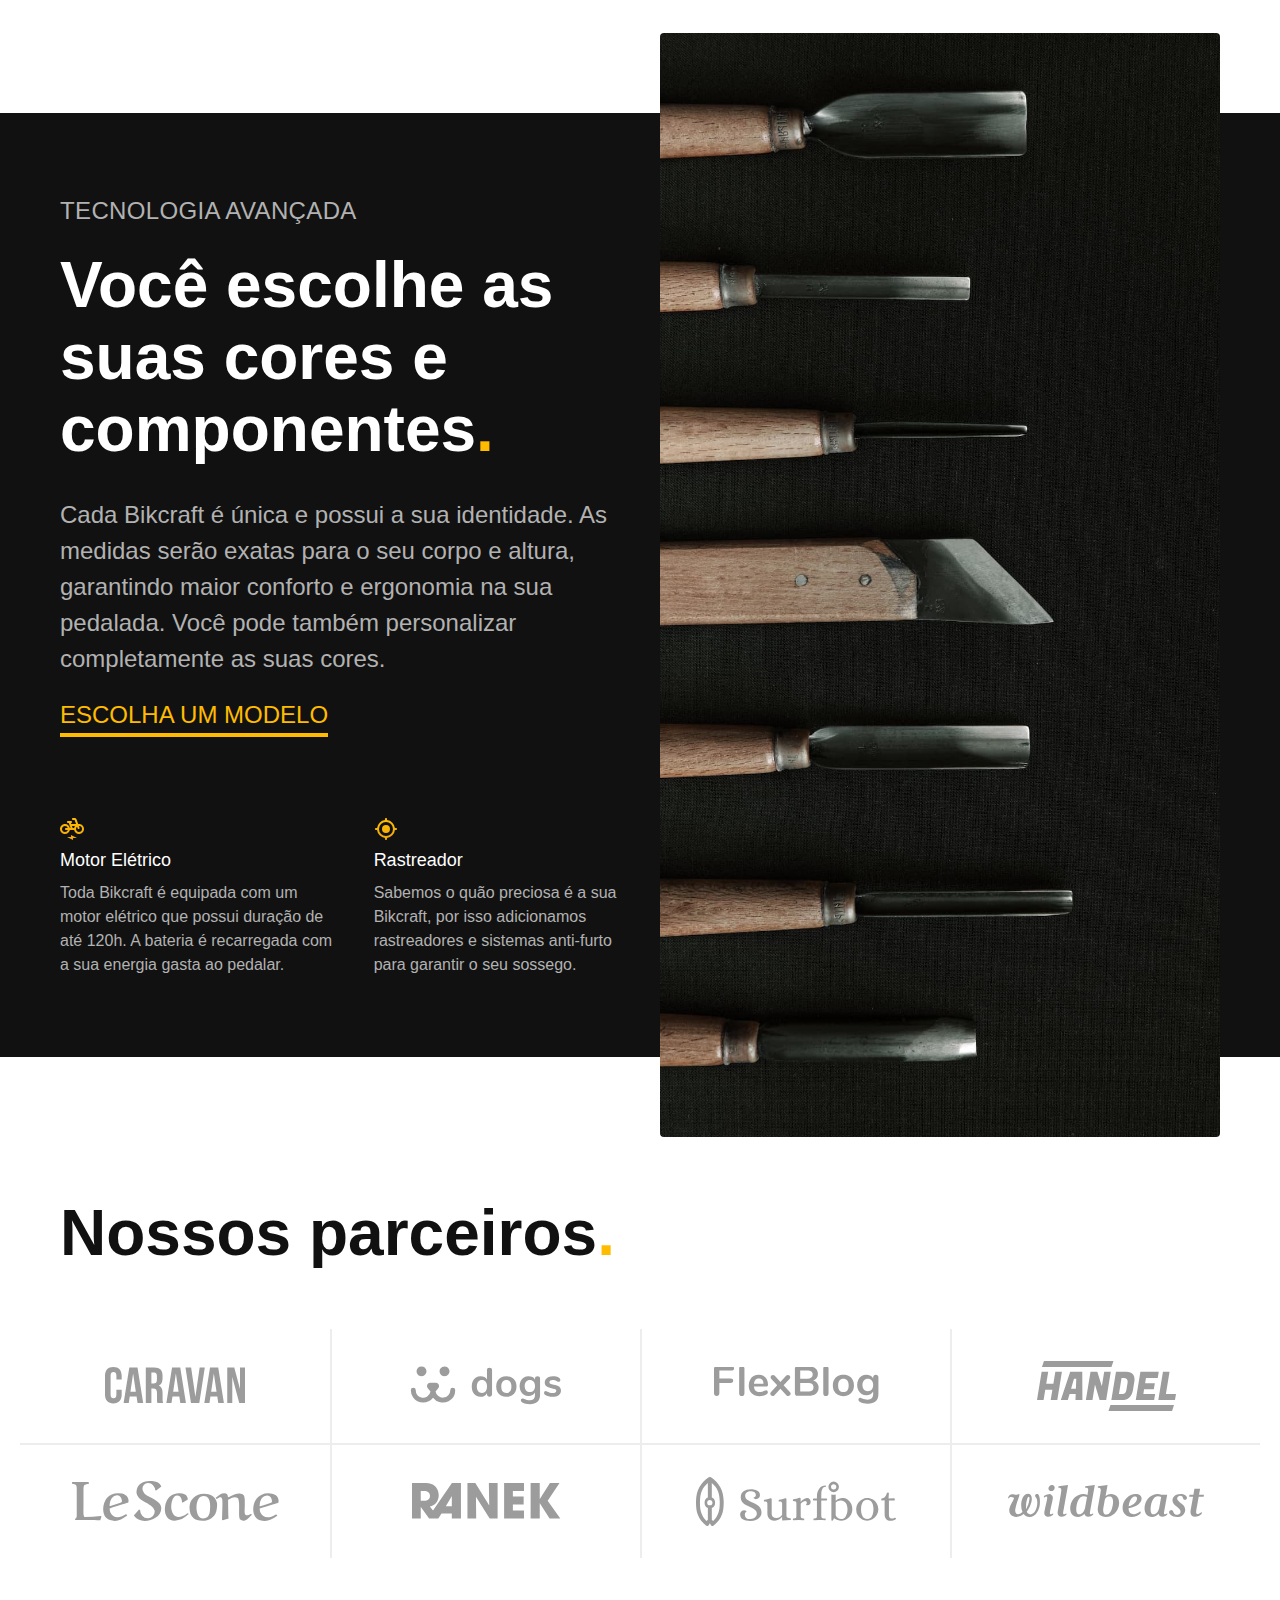
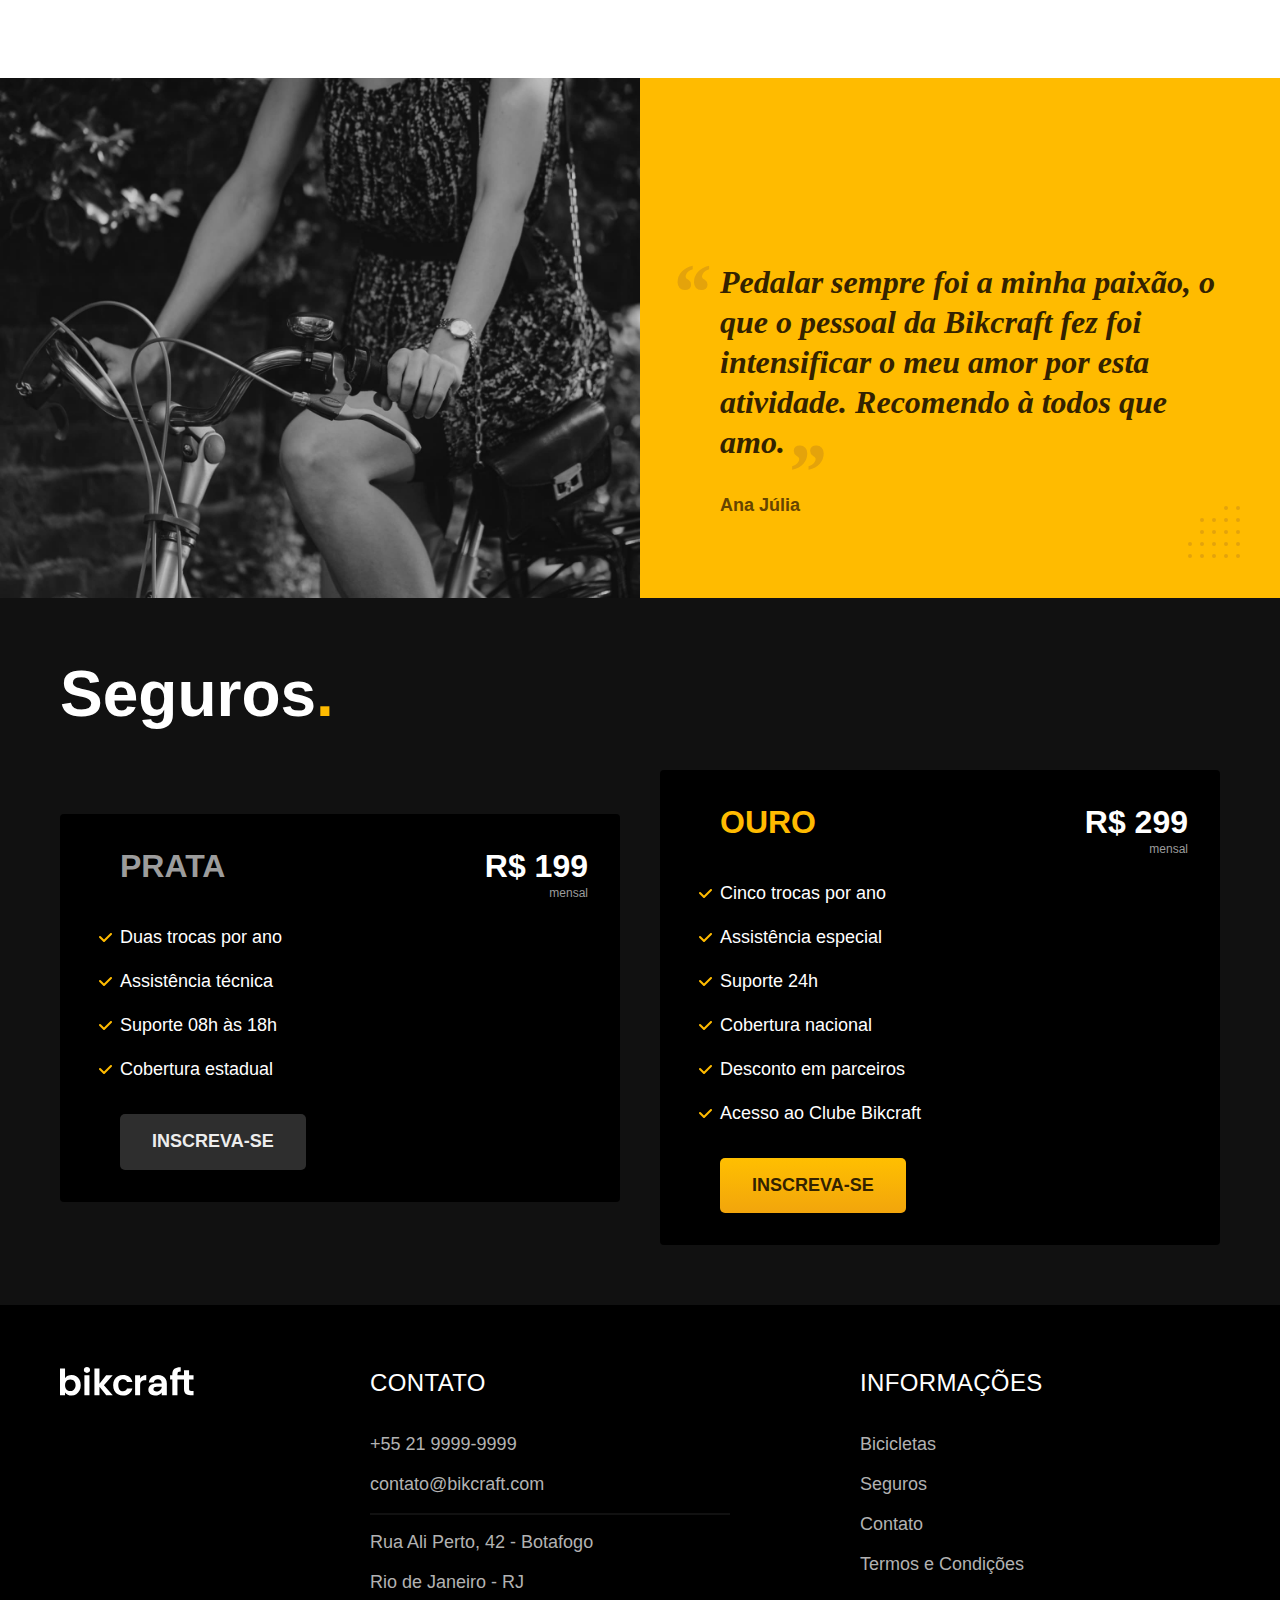
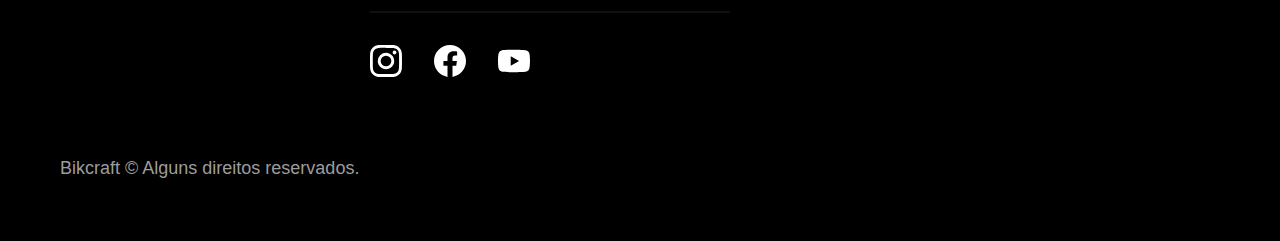
==== commit 0aeb8be1: "Commit da finalização do html e css do site" ====
--- a/index.html
+++ b/index.html
@@ -7,6 +7,7 @@
     <meta name="viewport" content="width=device-width, initial-scale=1.0">
     <title>Bikcraft - Bicicletas Elétricas</title>
     <meta name="'description" content="Bicicletas elétricas de alta precisão e qualidade,  feitas sob medida para o cliente. Explore o mundo na sua velocidade com a Bikcraft.">
+    <link rel="pre-load" href="./css/style.css" as="style">
     <link rel="stylesheet" href="./css/style.css">
     <link rel="preconnect" href="https://fonts.googleapis.com">
     <link rel="preconnect" href="https://fonts.gstatic.com" crossorigin>
@@ -45,21 +46,21 @@
         <ul>
             <li>
                 <a href="./bicicletas/magic.html">
-                    <img src="./img/bicicletas/magic-home.jpg" alt="Bicicleta preta">
+                    <img src="./img/bicicletas/magic-home.jpg" width="920" height="1040" alt="Bicicleta preta">
                     <h3 class="font-1-xl">Magic Might</h3>
                     <span class="font-2-m cor-8">R$ 2499</span>
                 </a>
             </li>
             <li>
                 <a href="./bicicletas/nimbus.html">
-                    <img src="./img/bicicletas/nimbus-home.jpg" alt="Bicicleta preta">
+                    <img src="./img/bicicletas/nimbus-home.jpg" width="920" height="1040" alt="Bicicleta preta">
                     <h3 class="font-1-xl">Nimbus Stark</h3>
                     <span class="font-2-m cor-8">R$ 4999</span>
                 </a>
             </li>
             <li>
                 <a href="./bicicletas/nebula.html">
-                    <img src="./img/bicicletas/nebula-home.jpg" alt="Bicicleta preta">
+                    <img src="./img/bicicletas/nebula-home.jpg" width="920" height="1040" alt="Bicicleta preta">
                     <h3 class="font-1-xl">Nebula Cosmic</h3>
                     <span class="font-2-m cor-8">R$ 3999</span>
                 </a>
@@ -90,7 +91,7 @@
 
             </div>
             <div class="tecnologia-imagem">
-                <img src="./img/fotos/tecnologia.jpg" alt="tecnologias">
+                <img src="./img/fotos/tecnologia.jpg" width="1200" height="1920" alt="tecnologias">
             </div>
         </div>
     </article>
@@ -98,20 +99,20 @@
     <section class="parceiros" aria-label="Nossos Parceiros">
         <h2 class=" container font-1-xxl">Nossos parceiros<span class="cor-p1">.</span></h2>
         <ul>
-            <li><img src="./img/parceiros/caravan.svg" alt="Caravan"></li>
-            <li><img src="./img/parceiros/dogs.svg" alt="Dogs"></li>
-            <li><img src="./img/parceiros/flexblog.svg" alt="FlexBlog"></li>
-            <li><img src="./img/parceiros/handel.svg" alt="Handel"></li>
-            <li><img src="./img/parceiros/lescone.svg" alt="Lescone"></li>
-            <li><img src="./img/parceiros/ranek.svg" alt="Ranek"></li>
-            <li><img src="./img/parceiros/surfbot.svg" alt="Surfbot"></li>
-            <li><img src="./img/parceiros/wildbeast.svg" alt="wildbeast"></li>
+            <li><img src="./img/parceiros/caravan.svg" width="140" height="38" alt="Caravan"></li>
+            <li><img src="./img/parceiros/dogs.svg" width="152" height="39" alt="Dogs"></li>
+            <li><img src="./img/parceiros/flexblog.svg" width="165" height="38" alt="FlexBlog"></li>
+            <li><img src="./img/parceiros/handel.svg" width="139" height="50" alt="Handel"></li>
+            <li><img src="./img/parceiros/lescone.svg" width="208" height="41" alt="Lescone"></li>
+            <li><img src="./img/parceiros/ranek.svg" width="149" height="36" alt="Ranek"></li>
+            <li><img src="./img/parceiros/surfbot.svg" width="200" height="49" alt="Surfbot"></li>
+            <li><img src="./img/parceiros/wildbeast.svg" width="196" height="34" alt="wildbeast"></li>
         </ul>
     </section>
 
     <section class="depoimento" aria-label="Depoimento">
         <div>
-            <img src="./img/fotos/depoimento.jpg" alt="Pessoa pedalando uma bicicleta Bikcraft">
+            <img src="./img/fotos/depoimento.jpg" width="1560" height="1360" alt="Pessoa pedalando uma bicicleta Bikcraft">
         </div>
         <div class="depoimento-conteudo">
             <blockquote class="font-1-xl cor-p5">
@@ -154,7 +155,7 @@
 
     <footer class="footer-bg">
         <div class="footer container">
-            <img src="./img/bikcraft.svg" alt="bikcraft">
+            <img src="./img/bikcraft.svg" width="136" height="32" alt="bikcraft">
             <div class="footer-contato">
                 <h2 class="font-2-l-b cor-0">Contato</h2>
                 <ul class="font-2-m cor-5">
--- a/css/style.css
+++ b/css/style.css
@@ -7,6 +7,7 @@
 
 /* Utilidades */
 @import "./utilidades/componentes.css";
+@import "./utilidades/formulario.css";
 
 /* HOME */
 @import "./home/introducao.css";
@@ -18,8 +19,21 @@
 @import "./bicicletas/bicicletas-lista.css";
 @import "./bicicletas/bicicletas.css";
 
+/* BICICLETA */
+@import "./bicicleta/bicicleta.css";
+@import "./bicicleta/seguro.css";
+
 /* SEGUROS */
 @import "./seguros/seguros.css";
+@import "./seguros/vantagens.css";
+@import "./seguros/perguntas.css";
+
+/* CONTATO */
+@import "./contato/contatos.css";
+@import "./contato/lojas.css";
+
+/* ORÇAMENTO */
+@import "./orcamento/orcamento.css";
 
 /* TERMOS */
 @import "./termos/termos.css";
--- a/css/style.css
+++ b/css/style.css
@@ -7,6 +7,7 @@
 
 /* Utilidades */
 @import "./utilidades/componentes.css";
+@import "./utilidades/formulario.css";
 
 /* HOME */
 @import "./home/introducao.css";
@@ -18,8 +19,21 @@
 @import "./bicicletas/bicicletas-lista.css";
 @import "./bicicletas/bicicletas.css";
 
+/* BICICLETA */
+@import "./bicicleta/bicicleta.css";
+@import "./bicicleta/seguro.css";
+
 /* SEGUROS */
 @import "./seguros/seguros.css";
+@import "./seguros/vantagens.css";
+@import "./seguros/perguntas.css";
+
+/* CONTATO */
+@import "./contato/contatos.css";
+@import "./contato/lojas.css";
+
+/* ORÇAMENTO */
+@import "./orcamento/orcamento.css";
 
 /* TERMOS */
 @import "./termos/termos.css";
